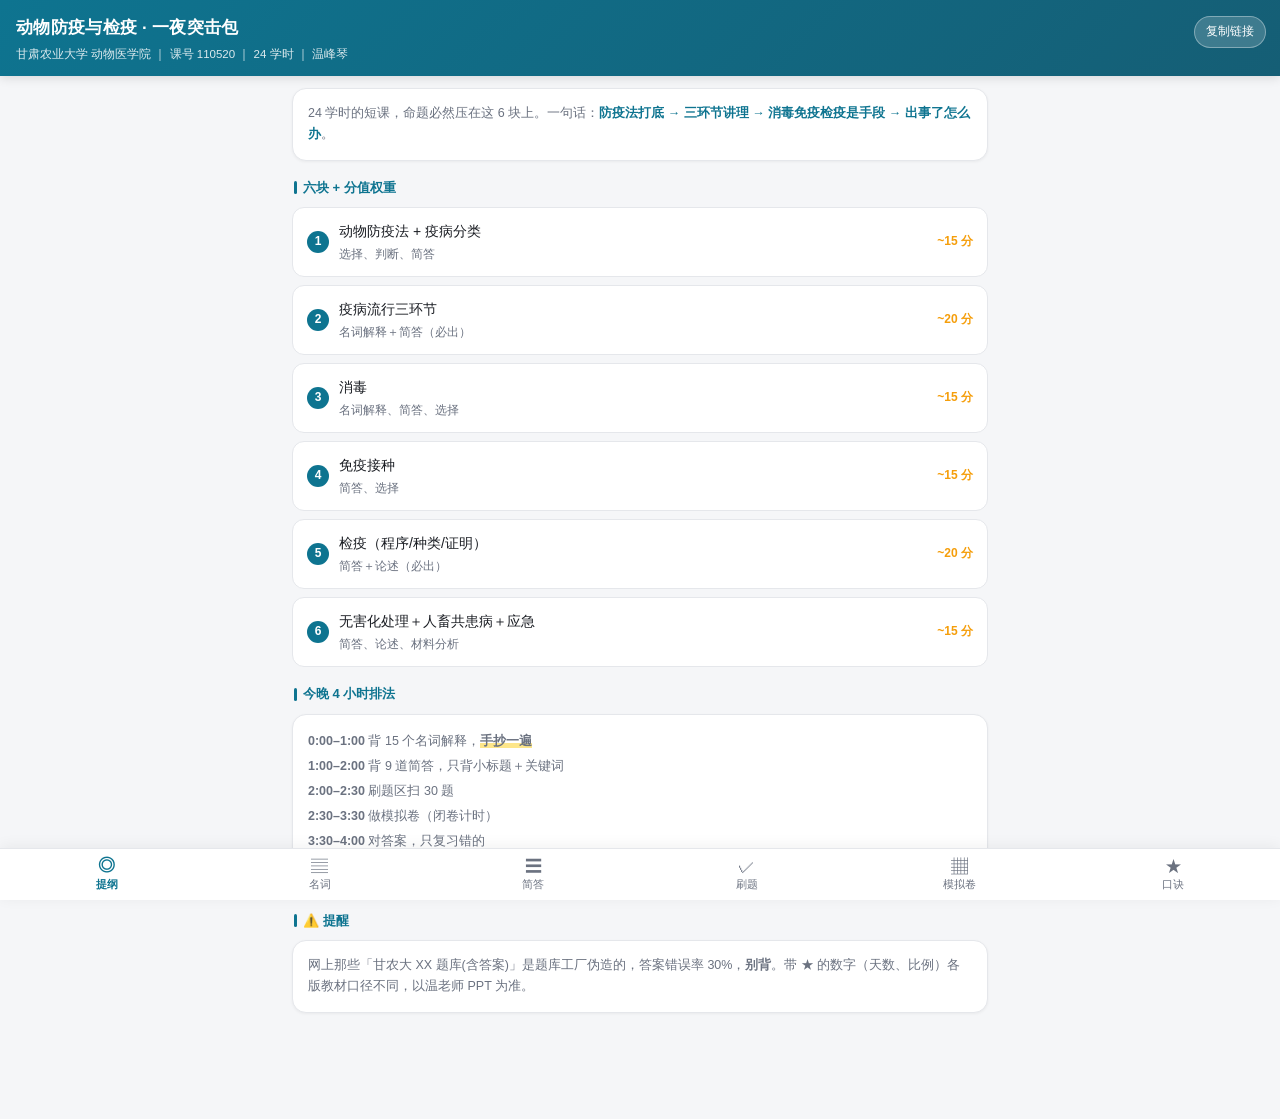
==== index.html @ 4b2160f7 "动物防疫与检疫 一夜突击包 单页版" ====
<!DOCTYPE html>
<html lang="zh-CN">
<head>
<meta charset="utf-8">
<meta name="viewport" content="width=device-width,initial-scale=1,maximum-scale=1,user-scalable=no,viewport-fit=cover">
<meta name="format-detection" content="telephone=no">
<meta name="theme-color" content="#0e7490">
<meta name="description" content="动物防疫与检疫 一夜突击包：15个必背名词解释、9道简答、30题刷题、完整模拟卷与万能口诀">
<meta property="og:title" content="动物防疫与检疫 · 一夜突击包">
<meta property="og:description" content="15个名词解释 + 9道简答 + 30题刷题 + 模拟卷，手机直接刷">
<meta property="og:type" content="website">
<title>动物防疫与检疫 · 突击包</title>
<style>
*{margin:0;padding:0;box-sizing:border-box;-webkit-tap-highlight-color:transparent}
:root{
  --bg:#f5f6f8; --card:#fff; --txt:#1a1d23; --sub:#6b7280;
  --main:#0e7490; --main-l:#e0f2f7; --acc:#f59e0b; --ok:#16a34a; --no:#dc2626;
  --line:#e5e7eb; --radius:14px;
}
@media (prefers-color-scheme:dark){
  :root{--bg:#0f1115;--card:#181b21;--txt:#e6e8eb;--sub:#9aa3af;--main:#22b8d4;--main-l:#12333b;--line:#2a2f38}
}
html,body{background:var(--bg);color:var(--txt);
  font-family:-apple-system,BlinkMacSystemFont,"PingFang SC","Helvetica Neue","Microsoft YaHei",sans-serif;
  font-size:16px;line-height:1.65;-webkit-font-smoothing:antialiased}
body{padding-bottom:calc(76px + env(safe-area-inset-bottom))}

/* 头部 */
.head{position:sticky;top:0;z-index:20;background:linear-gradient(135deg,#0e7490,#155e75);
  color:#fff;padding:calc(14px + env(safe-area-inset-top)) 16px 12px;box-shadow:0 2px 10px rgba(0,0,0,.12)}
.head h1{font-size:17px;font-weight:700;letter-spacing:.3px}
.head p{font-size:11.5px;opacity:.85;margin-top:3px}
.share{position:absolute;right:14px;top:calc(16px + env(safe-area-inset-top));
  background:rgba(255,255,255,.18);border:1px solid rgba(255,255,255,.35);color:#fff;
  font-size:12px;padding:5px 11px;border-radius:20px;backdrop-filter:blur(6px)}

/* 底部导航 */
.nav{position:fixed;left:0;right:0;bottom:0;z-index:30;display:flex;background:var(--card);
  border-top:1px solid var(--line);padding-bottom:env(safe-area-inset-bottom);
  box-shadow:0 -2px 14px rgba(0,0,0,.06)}
.nav button{flex:1;background:none;border:0;color:var(--sub);font-size:11px;padding:9px 0 8px;
  font-family:inherit;display:flex;flex-direction:column;align-items:center;gap:2px;transition:.15s}
.nav button i{font-size:17px;font-style:normal;line-height:1}
.nav button.on{color:var(--main);font-weight:700}
.nav button.on i{transform:translateY(-1px)}

/* 通用 */
main{padding:12px 12px 20px;max-width:720px;margin:0 auto}
.card{background:var(--card);border-radius:var(--radius);padding:14px 15px;margin-bottom:10px;
  box-shadow:0 1px 3px rgba(0,0,0,.05);border:1px solid var(--line)}
.sec-t{font-size:13px;font-weight:700;color:var(--main);margin:16px 2px 9px;display:flex;
  align-items:center;gap:6px}
.sec-t::before{content:"";width:3px;height:13px;background:var(--main);border-radius:2px}
.tip{font-size:12.5px;color:var(--sub);line-height:1.7}
.tag{display:inline-block;font-size:11px;padding:2px 8px;border-radius:20px;
  background:var(--main-l);color:var(--main);margin-right:5px;vertical-align:2px}
.kw{color:var(--main);font-weight:700}
.hl{background:linear-gradient(transparent 62%,#fde68a 62%);font-weight:700}

/* 提纲 */
.grid{display:grid;grid-template-columns:1fr;gap:8px}
.row{display:flex;align-items:center;gap:10px;background:var(--card);border-radius:12px;
  padding:12px 14px;border:1px solid var(--line)}
.row .n{width:22px;height:22px;flex:0 0 22px;border-radius:50%;background:var(--main);color:#fff;
  font-size:12px;display:flex;align-items:center;justify-content:center;font-weight:700}
.row .b{flex:1;font-size:14px}
.row .p{font-size:12px;color:var(--acc);font-weight:700}

/* 名词卡 */
.q-card{background:var(--card);border-radius:12px;border:1px solid var(--line);
  margin-bottom:8px;overflow:hidden;box-shadow:0 1px 3px rgba(0,0,0,.05)}
.q-head{display:flex;align-items:center;gap:9px;padding:12px 14px;font-size:15px;font-weight:600}
.q-head .idx{font-size:12px;color:var(--sub);font-weight:400;min-width:20px}
.q-head .arrow{margin-left:auto;font-size:11px;color:var(--sub);transition:.2s}
.q-card.open .arrow{transform:rotate(90deg)}
.q-body{display:none;padding:0 14px 13px 43px;font-size:14px;color:var(--txt);line-height:1.78}
.q-card.open .q-body{display:block}
.q-body .ans{color:var(--sub);font-size:13.5px}
.master{font-size:11px;padding:3px 8px;border-radius:20px;border:1px solid var(--line);
  color:var(--sub);background:none;font-family:inherit;margin-left:6px;white-space:nowrap}
.master.on{background:#dcfce7;color:#15803d;border-color:#bbf7d0}

/* 简答 */
.qa{background:var(--card);border-radius:12px;border:1px solid var(--line);margin-bottom:9px;
  overflow:hidden;box-shadow:0 1px 3px rgba(0,0,0,.05)}
.qa-h{padding:13px 14px;font-size:14.5px;font-weight:600;display:flex;gap:9px;align-items:flex-start}
.qa-h .no{color:var(--main);font-weight:800;font-size:13px;min-width:18px;padding-top:1px}
.qa-b{display:none;padding:0 14px 14px 41px;font-size:14px;line-height:1.85}
.qa.open .qa-b{display:block}
.qa-b li{list-style:none;position:relative;padding-left:15px;margin-bottom:3px;color:var(--txt)}
.qa-b li::before{content:"·";position:absolute;left:2px;color:var(--main);font-weight:800}
.qa-b .note{margin-top:8px;font-size:12.5px;color:var(--sub);background:var(--main-l);
  border-radius:8px;padding:8px 10px;line-height:1.65}
.reveal{display:block;width:100%;text-align:center;font-size:13px;color:var(--main);
  background:var(--main-l);border:0;padding:9px;font-family:inherit;border-radius:0 0 12px 12px}

/* 刷题 */
.quiz-top{display:flex;align-items:center;gap:10px;margin-bottom:10px;font-size:12.5px;color:var(--sub)}
.bar{flex:1;height:6px;background:var(--line);border-radius:6px;overflow:hidden}
.bar>i{display:block;height:100%;background:var(--main);width:0;transition:.3s;border-radius:6px}
.qz{background:var(--card);border-radius:var(--radius);padding:16px;border:1px solid var(--line)}
.qz .q{font-size:15.5px;font-weight:600;line-height:1.7;margin-bottom:14px}
.opt{display:block;width:100%;text-align:left;font-family:inherit;font-size:14.5px;
  background:var(--bg);border:1.5px solid var(--line);border-radius:11px;
  padding:12px 14px;margin-bottom:9px;color:var(--txt);transition:.15s;line-height:1.5}
.opt:active{transform:scale(.985)}
.opt.right{background:#dcfce7;border-color:var(--ok);color:#14532d}
.opt.wrong{background:#fee2e2;border-color:var(--no);color:#7f1d1d}
.opt .k{font-weight:700;margin-right:7px;color:var(--main)}
.opt.right .k{color:var(--ok)} .opt.wrong .k{color:var(--no)}
.fb{margin-top:4px;font-size:13.5px;line-height:1.7;color:var(--sub);
  background:var(--main-l);border-radius:10px;padding:10px 12px}
.fb b{color:var(--main)}
.next{width:100%;margin-top:12px;padding:13px;border:0;border-radius:11px;
  background:var(--main);color:#fff;font-size:15px;font-weight:700;font-family:inherit}
.next:disabled{background:var(--line);color:var(--sub)}
.finish{text-align:center;padding:26px 16px}
.finish .sc{font-size:44px;font-weight:800;color:var(--main);line-height:1.1}
.finish .sc small{font-size:15px;color:var(--sub);font-weight:400}
.finish p{font-size:13.5px;color:var(--sub);margin-top:8px}
.again{margin-top:18px;padding:12px 26px;border:0;border-radius:24px;background:var(--main);
  color:#fff;font-size:14.5px;font-weight:700;font-family:inherit}

/* 模拟卷 */
.paper h4{font-size:14px;color:var(--main);margin:16px 0 8px}
.paper .sub{font-size:12.5px;color:var(--sub);margin-bottom:8px}
.paper ol{padding-left:20px;font-size:14px;line-height:1.9}
.paper .ansbox{display:none;margin-top:10px;background:var(--main-l);border-radius:10px;
  padding:12px 14px;font-size:13.5px;line-height:1.9;color:var(--txt)}
.paper .ansbox.show{display:block}

/* 口诀 */
.big{background:linear-gradient(135deg,#0e7490,#155e75);color:#fff;border-radius:var(--radius);
  padding:16px;margin-bottom:10px}
.big h3{font-size:14px;opacity:.9;margin-bottom:8px;font-weight:600}
.big .line{font-size:16px;font-weight:700;line-height:1.85;letter-spacing:.3px}
.big .line em{font-style:normal;color:#fde68a}
.chip{display:inline-block;background:rgba(255,255,255,.16);border-radius:8px;
  padding:3px 9px;font-size:13px;margin:4px 5px 0 0}
</style>
</head>
<body>

<div class="head">
  <h1>动物防疫与检疫 · 一夜突击包</h1>
  <p>甘肃农业大学 动物医学院 ｜ 课号 110520 ｜ 24 学时 ｜ 温峰琴</p>
  <div class="share" id="shareBtn">复制链接</div>
</div>

<main id="main"></main>

<nav class="nav" id="nav">
  <button data-t="outline" class="on"><i>◎</i>提纲</button>
  <button data-t="nouns"><i>▤</i>名词</button>
  <button data-t="short"><i>☰</i>简答</button>
  <button data-t="quiz"><i>✓</i>刷题</button>
  <button data-t="paper"><i>▦</i>模拟卷</button>
  <button data-t="sos"><i>★</i>口诀</button>
</nav>

<script>
/* ========== 数据 ========== */
var NOUNS = [
 ["动物防疫","指对动物疫病的预防、控制、扑灭，以及对动物、动物产品的检疫和动物防疫监督管理等活动。（《动物防疫法》定义，逐字背）"],
 ["动物疫病","指动物传染病、寄生虫病等对养殖业生产和人体健康造成危害或者可能造成危害的疾病。"],
 ["传染源","指体内有病原体生长、繁殖，并能排出病原体的动物（和人）。"],
 ["传播途径","指病原体从传染源排出后，经过一定的方式侵入新的易感动物所经过的路径。主要有空气、饮水饲料、接触、媒介昆虫、垂直传播等。"],
 ["易感动物","指对某种病原体缺乏免疫力、容易被感染发病的动物。"],
 ["消毒","指用物理、化学或生物学的方法，杀灭或清除传播媒介上的病原微生物，使其达到无害化。★「杀灭」和「清除」两个词都要有，只写杀灭扣分。"],
 ["预防性消毒","在未发生疫病时，对可能受病原体污染的场所、物品进行的日常消毒，目的是防患于未然。"],
 ["随时消毒","发生疫病期间，对患病动物的排泄物、分泌物及被污染的环境物品进行的即时消毒。"],
 ["终末消毒","疫病扑灭后、疫点解除封锁前，对疫点内所有可能被污染的物品、场所进行的最后一次彻底消毒。"],
 ["免疫接种","将疫苗等生物制品接种到动物体内，使机体产生对某种传染病的特异性抵抗力。"],
 ["动物检疫","指依照法律法规，对动物、动物产品进行检查、定性和处理，防止动物疫病传播、保障动物产品安全的技术行政措施。★是「技术行政措施」，含「处理」，不只是检查。"],
 ["产地检疫","动物离开生产地（饲养场、户）之前，由当地动物卫生监督机构实施的检疫。"],
 ["无害化处理","对病死动物、病害动物产品及污染物，采用物理、化学等方法处理，使其不再具有危害性（传播疫病、污染环境）的过程。"],
 ["人畜共患病","指在动物和人之间自然传播的疾病（如布病、结核、炭疽、狂犬病、高致病性禽流感）。"],
 ["封锁","发生一类动物疫病或重大动物疫病时，由县级以上人民政府依法划定疫点、疫区、受威胁区，并采取限制人员、动物、物品出入等强制性措施。"]
];

var SHORTS = [
 ["动物防疫的方针和原则（最可能第一题）",
  ["<b>方针：预防为主，防检结合，全面控制，重点扑灭</b>（16 字，一字不能错）",
   "原则：预防为主、依法防疫、科学防疫、群防群控。"],
  "方针只考那 16 个字，写错一个字整题分没了。"],
 ["动物疫病发生流行的三个基本环节，及对应防控措施",
  ["三环节：<b>传染源、传播途径、易感动物</b>（缺一不可，三者同时存在才流行）",
   "控制/消灭传染源 → 隔离、扑杀、无害化处理、疫情报告",
   "切断传播途径 → 消毒、封锁、杀虫灭鼠、无害化处理",
   "保护易感动物 → 免疫接种、药物预防、改善饲养管理、提高抵抗力"],
  "这是全课最核心的一题，简答论述材料题都能套。"],
 ["消毒的种类及适用场景",
  ["<b>预防性消毒</b> → 平时、未发病时做",
   "<b>随时消毒</b> → 发病期间随时做",
   "<b>终末消毒</b> → 疫病扑灭后、解除封锁前做"],
  "顺序别写反：平时 → 发病中 → 结束后。"],
 ["免疫接种的注意事项（8 条）",
  ["严格按疫苗说明书操作（剂量、途径、日龄）",
   "接种前健康检查，病弱、临产、幼龄动物缓种",
   "疫苗冷链保存运输，现配现用，不用过期苗",
   "严格消毒器械，一畜一针",
   "接种部位准确、剂量足",
   "接种后观察 7 天，有异常及时处理并上报",
   "做好免疫记录、建立免疫档案",
   "免疫前后避免使用影响免疫效果的药物"],
  "答 5 点就满分，多写不扣分。"],
 ["动物检疫的程序",
  ["<b>报检 → 受理 → 检疫（查验、临床检查、实验室检验）→ 处理 → 出证</b>",
   "不合格的：隔离观察、实验室确诊、销毁/无害化处理"],
  "5 个动词按顺序写，一步一行，最稳。"],
 ["产地检疫的内容",
  ["查验免疫档案、免疫标识（耳标）",
   "临床健康检查",
   "必要时实验室检验（布病、结核等）",
   "合格出具《动物检疫合格证明》，不合格按规定处理"],
  "记住「查档案 → 查身体 → 查化验 → 出证明」。"],
 ["无害化处理的方法",
  ["<b>深埋</b>：远离水源、居民区，坑深≥2m，覆土夯实，撒生石灰",
   "<b>焚烧</b>：烈性传染病、炭疽等芽孢类首选",
   "<b>化制</b>：高温高压处理成工业用油/肉骨粉",
   "<b>发酵（堆肥）</b>：非烈性病、普通病死畜禽",
   "严禁：出售、食用、随意丢弃、抛入水体"],
  "炭疽必须焚烧，深埋都不保险。"],
 ["人畜共患病的防控措施（论述也能用）",
  ["加强动物疫病防控，从源头控制（免疫、检疫、扑杀）",
   "做好个人防护，接触动物及产品时戴手套口罩、勤洗手",
   "加强监测报告，早发现早处置",
   "开展宣传教育 + 部门协作（农业农村、卫健、市场监管）"],
  "「源头 + 个人 + 监测 + 宣教」四条，万能。"],
 ["发现疑似重大动物疫情怎么处理（材料分析必用）",
  ["<b>立即隔离</b>，限制动物及人员移动",
   "<b>立即报告</b>（向当地农业农村主管部门/动物疫控机构，不得瞒报谎报）",
   "采样送检、封锁现场、消毒",
   "确诊后：划定疫点疫区受威胁区 → 报请政府发布<b>封锁令</b>",
   "扑杀、无害化处理、紧急免疫、持续监测",
   "最后一头动物处理完毕、经观察期无新病例、彻底消毒后，<b>解除封锁</b>"],
  "按时间顺序写，一步一行，材料题直接套。"],
  ["答题技巧 · 名词解释怎么写最稳",
  ["第 1 句给定义，第 2 句补一句说明或举例",
   "宁可多写不要留空",
   "涉及法律定义的（动物防疫、封锁）尽量用原文表述",
   "简答一律分点写 ①②③，老师按点给分，写成一整段必扣分"],
  "这题不考，但今晚看完能多拿 5 分。"]
];

/* 刷题：20 单选 + 10 判断 */
var QUIZ = [
 {q:"我国动物防疫工作的方针是（　）",o:["预防为主，防检结合，全面控制，重点扑灭","治疗为主，防检结合，全面控制，重点扑灭","预防为主，治疗为辅，部分控制，重点扑灭","预防为主，防检结合，部分控制，全面扑灭"],a:0,t:"16 字方针，背死。"},
 {q:"下列属于一类动物疫病的是（　）",o:["布鲁氏菌病","非洲猪瘟","猪丹毒","鸡白痢"],a:1,t:"一类＝致死性强、需强制扑杀的：口蹄疫、非洲猪瘟、猪瘟、高致病性禽流感、新城疫、小反刍兽疫等。布病属二类。"},
 {q:"动物疫病发生和流行必须具备的三个基本环节是（　）",o:["病原体、传播媒介、环境","传染源、传播途径、易感动物","动物、人、环境","传染源、传播媒介、病原体"],a:1,t:"三环节缺一不可。"},
 {q:"下列消毒种类中，属于疫病扑灭后实施的是（　）",o:["预防性消毒","随时消毒","终末消毒","日常消毒"],a:2,t:"终末＝最后一次彻底消毒，解除封锁前。"},
 {q:"下列消毒药中对细菌芽孢无效的是（　）",o:["戊二醛","甲醛","环氧乙烷","新洁尔灭"],a:3,t:"新洁尔灭是季铵盐类，杀不了芽孢。对芽孢有效：戊二醛、甲醛、环氧乙烷、氢氧化钠。"},
 {q:"发生炭疽死亡的动物尸体，正确处理方法是（　）",o:["深埋","焚烧","化制","高温煮熟后利用"],a:1,t:"炭疽芽孢在土里能活几十年，必须焚烧。严禁解剖。"},
 {q:"下列属于人畜共患病的是（　）",o:["猪瘟","布鲁氏菌病","猪喘气病","鸡球虫病"],a:1,t:"人畜共患病：布病、结核、炭疽、狂犬病、高致病性禽流感、日本血吸虫。"},
 {q:"动物检疫的一般程序是（　）",o:["受理→报检→检疫→出证","报检→受理→检疫→处理→出证","检疫→报检→处理→出证","报检→检疫→出证→处理"],a:1,t:"报检→受理→检疫→处理→出证，5 步。"},
 {q:"下列疫苗中属于活疫苗的是（　）",o:["口蹄疫灭活苗","猪瘟兔化弱毒苗","禽流感油乳剂灭活苗","猪蓝耳病灭活苗"],a:1,t:"「弱毒」「兔化」＝活疫苗。口蹄疫合成肽属基因工程疫苗。"},
 {q:"检疫不合格的动物产品应当（　）",o:["降价出售","销毁或无害化处理","加工成熟食","退回产地"],a:1,t:"不合格一律不得上市。"},
 {q:"封锁令由（　）决定并发布",o:["县级动物疫控中心","县级以上人民政府","乡镇政府","村委会"],a:1,t:"县级以上人民政府发布封锁令。"},
 {q:"病害动物及其产品处理「四不准」不包括（　）",o:["不准宰杀","不准食用","不准转运","不准上报"],a:3,t:"四不准＝不准宰杀、不准食用、不准出售、不准转运。上报是必须的。"},
 {q:"下列属于预防性消毒的是（　）",o:["发病期间对排泄物消毒","疫点解除封锁前的消毒","平时对圈舍的定期消毒","对病死畜尸体的消毒"],a:2,t:"平时没病时做的，就是预防性消毒。"},
 {q:"疫苗保存运输的关键要求是（　）",o:["常温避光","低温冷链","高温灭菌","无需特殊条件"],a:1,t:"冷链断链＝免疫失败，这是常识题。"},
 {q:"动物疫病防控中「保护易感动物」的措施是（　）",o:["隔离病畜","消毒","免疫接种","扑杀"],a:2,t:"隔离/扑杀＝控传染源，消毒＝断传播途径，免疫＝护易感动物。"},
 {q:"下列哪种疫病用结核菌素变态反应检疫（　）",o:["布病","牛结核病","口蹄疫","炭疽"],a:1,t:"牛结核＝结核菌素变态反应；布病＝试管凝集试验。"},
 {q:"深埋病死动物的坑深一般要求不小于（　）",o:["0.5 m","1 m","2 m","5 m"],a:2,t:"≥2m，覆土夯实，撒生石灰，远离水源居民区。"},
 {q:"动物防疫工作的第一责任人是（　）",o:["兽医主管部门","动物卫生监督机构","饲养者、经营者","村委会"],a:2,t:"饲养者、经营者是防疫第一责任人。"},
 {q:"下列属于二类动物疫病的是（　）",o:["口蹄疫","猪瘟","布鲁氏菌病","新城疫"],a:2,t:"一类：口蹄疫、猪瘟、新城疫；二类：布病、结核、炭疽、狂犬病、猪蓝耳病。"},
 {q:"疫情报告的「四不得」是（　）",o:["不得瞒报、谎报、迟报、漏报","不得上报、瞒报、迟报、漏报","不得瞒报、谎报、拒报、错报","不得瞒报、谎报、迟报、越报"],a:0,t:"瞒报、谎报、迟报、漏报，四不得。"},
 {q:"判断：动物疫病流行只要有传染源和传播途径就会发生。",o:["正确","错误"],a:1,t:"三环节缺一不可，还必须有易感动物。"},
 {q:"判断：消毒可以杀灭所有病原微生物包括芽孢。",o:["正确","错误"],a:1,t:"芽孢抵抗力极强，普通消毒药杀不死。"},
 {q:"判断：炭疽病死动物严禁解剖，应焚烧或深埋。",o:["正确","错误"],a:0,t:"解剖会让芽孢形成孢子扩散，严禁。"},
 {q:"判断：检疫合格证明可以转借他人使用。",o:["正确","错误"],a:1,t:"不得转让、伪造、变造。"},
 {q:"判断：一类动物疫病发生后应当采取扑杀措施。",o:["正确","错误"],a:0,t:"一类必须扑杀＋封锁。"},
 {q:"判断：疫苗接种后动物一定产生免疫力。",o:["正确","错误"],a:1,t:"受疫苗质量、冷链、动物健康状况、免疫抑制等影响，可能免疫失败。"},
 {q:"判断：病害动物产品经高温处理后可以上市销售。",o:["正确","错误"],a:1,t:"一律不得上市，只能销毁或无害化处理。"},
 {q:"判断：发生疫情应先自行治疗，治不好再上报。",o:["正确","错误"],a:1,t:"必须立即报告，瞒报迟报是违法的。"},
 {q:"判断：生石灰可用于圈舍地面、墙壁和粪污消毒。",o:["正确","错误"],a:0,t:"氧化钙遇水生成氢氧化钙，碱性起消毒作用。"},
 {q:"判断：人畜共患病只由动物传给人，人不会传给动物。",o:["正确","错误"],a:1,t:"多数人畜共患病可双向传播，如结核。"}
];

/* ========== 状态 ========== */
var TAB='outline';
var openNouns={}, openShort={};
var mastered=JSON.parse(localStorage.getItem('dfjy_m')||'[]');
var qi=0, qscore=0, qanswered=false;

function saveM(){localStorage.setItem('dfjy_m',JSON.stringify(mastered));}

/* ========== 渲染 ========== */
function el(h){var d=document.createElement('div');d.innerHTML=h;return d.firstElementChild;}

function render(){
  var m=document.getElementById('main');
  m.innerHTML='';
  if(TAB==='outline') m.innerHTML=vOutline();
  else if(TAB==='nouns') m.innerHTML=vNouns();
  else if(TAB==='short') m.innerHTML=vShort();
  else if(TAB==='quiz') {renderQuiz();return;}
  else if(TAB==='paper') m.innerHTML=vPaper();
  else if(TAB==='sos') m.innerHTML=vSos();
  window.scrollTo(0,0);
}

function vOutline(){
  var blocks=[
   ["动物防疫法 + 疫病分类","~15 分","选择、判断、简答"],
   ["疫病流行三环节","~20 分","名词解释＋简答（必出）"],
   ["消毒","~15 分","名词解释、简答、选择"],
   ["免疫接种","~15 分","简答、选择"],
   ["检疫（程序/种类/证明）","~20 分","简答＋论述（必出）"],
   ["无害化处理＋人畜共患病＋应急","~15 分","简答、论述、材料分析"]
  ];
  var h='<div class="card"><div class="tip">24 学时的短课，命题必然压在这 6 块上。一句话：<span class="kw">防疫法打底 → 三环节讲理 → 消毒免疫检疫是手段 → 出事了怎么办</span>。</div></div>';
  h+='<div class="sec-t">六块 + 分值权重</div><div class="grid">';
  blocks.forEach(function(b,i){
    h+='<div class="row"><div class="n">'+(i+1)+'</div><div class="b">'+b[0]+
       '<div style="font-size:11.5px;color:var(--sub);margin-top:2px">'+b[2]+'</div></div>'+
       '<div class="p">'+b[1]+'</div></div>';
  });
  h+='</div>';
  h+='<div class="sec-t">今晚 4 小时排法</div><div class="card"><div class="tip" style="line-height:2">'+
     '<b>0:00–1:00</b> 背 15 个名词解释，<span class="hl">手抄一遍</span><br>'+
     '<b>1:00–2:00</b> 背 9 道简答，只背小标题＋关键词<br>'+
     '<b>2:00–2:30</b> 刷题区扫 30 题<br>'+
     '<b>2:30–3:30</b> 做模拟卷（闭卷计时）<br>'+
     '<b>3:30–4:00</b> 对答案，只复习错的<br>'+
     '<b>睡前 10 分钟</b> 只看口诀页的四大保底</div></div>';
  h+='<div class="sec-t">⚠️ 提醒</div><div class="card"><div class="tip">'+
     '网上那些「甘农大 XX 题库(含答案)」是题库工厂伪造的，答案错误率 30%，<b>别背</b>。'+
     '带 ★ 的数字（天数、比例）各版教材口径不同，以温老师 PPT 为准。</div></div>';
  return h;
}

function vNouns(){
  var h='<div class="card"><div class="tip">共 '+NOUNS.length+' 个，点标题展开／收起。背下来点「掌握了」记进度。</div>'+
        '<div class="tip" style="margin-top:6px">已掌握 <b id="mc">'+mastered.length+'</b> / '+NOUNS.length+'</div></div>';
  NOUNS.forEach(function(n,i){
    var on=mastered.indexOf(i)>=0;
    h+='<div class="q-card'+(openNouns[i]?' open':'')+'" data-i="'+i+'">'+
       '<div class="q-head" onclick="toggleNoun('+i+')">'+
       '<span class="idx">'+(i+1)+'</span><span>'+n[0]+'</span><span class="arrow">▶</span></div>'+
       '<div class="q-body"><div class="ans">'+n[1]+'</div>'+
       '<div style="margin-top:10px"><button class="master'+(on?' on':'')+'" onclick="event.stopPropagation();markM('+i+',this)">'+(on?'✓ 已掌握':'标记掌握了')+'</button></div>'+
       '</div></div>';
  });
  return h;
}

function vShort(){
  var h='<div class="card"><div class="tip">先自己回忆，想不出来再看答案，比直接读强 3 倍。只背<b>小标题＋关键词</b>，不用背整句。</div></div>';
  SHORTS.forEach(function(s,i){
    var hh='<div class="qa'+(openShort[i]?' open':'')+'">'+
      '<div class="qa-h" onclick="toggleShort('+i+')"><span class="no">'+(i+1)+'</span><span>'+s[0]+'</span></div>'+
      '<div class="qa-b"><ul>';
    s[1].forEach(function(l){hh+='<li>'+l+'</li>';});
    hh+='</ul><div class="note">💡 '+s[2]+'</div></div></div>';
    h+=hh;
  });
  return h;
}

function vPaper(){
  var h='<div class="card"><div class="tip">闭卷先做，做完再点「显示答案」。满分 100，考试 120 分钟。</div></div>';
  h+='<div class="paper">';
  h+='<div class="card"><b style="font-size:15px">甘肃农业大学《动物防疫与检疫》期末考试模拟卷</b>'+
     '<div class="sub">考试时间 120 分钟 ｜ 满分 100 分</div></div>';

  h+='<div class="card"><h4>一、名词解释（每题 4 分，共 20 分）</h4><ol>'+
     '<li>动物防疫</li><li>传染源</li><li>终末消毒</li><li>产地检疫</li><li>无害化处理</li></ol>'+
     '<div class="tip" style="margin-top:8px">答案在「名词」页，照抄即可。</div></div>';

  h+='<div class="card"><h4>二、单项选择题（每题 1 分，共 20 分）</h4><ol>';
  for(var i=0;i<20;i++){h+='<li>'+QUIZ[i].q+'<div class="sub" style="padding-left:0;margin:2px 0 4px">A. '+QUIZ[i].o[0]+'　B. '+QUIZ[i].o[1]+'　C. '+QUIZ[i].o[2]+'　D. '+QUIZ[i].o[3]+'</div></li>';}
  h+='</ol><div class="tip" style="margin-top:8px">1A 2B 3B 4C 5D　6B 7B 8B 9B 10B　11B 12D 13C 14B 15C　16B 17C 18C 19C 20A</div></div>';

  h+='<div class="card"><h4>三、判断题（每题 1 分，共 10 分）</h4><ol>';
  for(var j=20;j<30;j++){h+='<li>'+QUIZ[j].q.replace('判断：','')+'（　）</li>';}
  h+='</ol><div class="tip" style="margin-top:8px">1× 2× 3√ 4× 5√ 6× 7× 8× 9√ 10×</div></div>';

  h+='<div class="card"><h4>四、简答题（每题 5 分，共 20 分）</h4><ol>'+
     '<li>简述动物疫病发生流行的三个基本环节，并说明针对每个环节应采取的主要措施。</li>'+
     '<li>简述消毒的种类及其适用场合。</li>'+
     '<li>简述动物检疫的基本程序。</li>'+
     '<li>简述免疫接种的注意事项（至少答 5 点）。</li></ol>'+
     '<div class="tip" style="margin-top:8px">答案在「简答」页第 2、3、5、4 题。</div></div>';

  h+='<div class="card"><h4>五、论述题（每题 15 分，共 30 分）</h4><ol>'+
     '<li>试述动物防疫工作对畜牧业发展和公共卫生安全的重要意义。</li>'+
     '<li>某规模化猪场发生疑似口蹄疫疫情，请说明你应当采取的处置措施及完整流程。</li>'+
     '<li>试述如何做好规模化养殖场的综合防疫工作。</li></ol>'+
     '<div class="tip" style="margin-top:8px">见本页下方「论述答题模板」。</div></div>';

  h+='<div class="card"><h4>论述答题模板</h4>'+
     '<div class="tip" style="line-height:1.9"><b>三段式：</b>亮观点（1 段）→ 分点展开（3–4 点，每点 2 句）→ 总结升华（1 句）。<br><br>'+
     '<b>「意义」四条：</b>①保障畜牧业发展（减少死亡损失）②保障产品质量安全（防病害产品入市）③维护公共卫生安全（控人畜共患病）④促进贸易与市场秩序（符合标准增强竞争力）<br><br>'+
     '<b>「应急处置」六步：</b>隔离 → 报告 → 采样消毒 → 封锁 → 扑杀无害化 → 解除封锁<br><br>'+
     '<b>「综合防疫」七条：</b>选址布局、制度管理、免疫接种、消毒制度、疫病监测、无害化处理、饲养管理</div></div>';

  h+='</div>';
  return h;
}

function vSos(){
  return ''+
  '<div class="big"><h3>① 保底四条 · 睡前 10 分钟只看这个</h3>'+
  '<div class="line">方针：<em>预防为主，防检结合，全面控制，重点扑灭</em></div>'+
  '<div class="line" style="margin-top:8px">三环节：<em>传染源 · 传播途径 · 易感动物</em></div>'+
  '<div class="line" style="margin-top:8px">检疫程序：<em>报检→受理→检疫→处理→出证</em></div>'+
  '<div class="line" style="margin-top:8px">应急六步：<em>隔离→报告→采样消毒→封锁→扑杀无害化→解除封锁</em></div>'+
  '</div>'+

  '<div class="big" style="background:linear-gradient(135deg,#b45309,#92400e)"><h3>② 「怎么防」万能套路</h3>'+
  '<div class="line" style="font-size:15px">控传染源（隔离扑杀报告）<br>＋ 断传播途径（消毒封锁灭鼠）<br>＋ 护易感动物（免疫管理）</div>'+
  '<div class="tip" style="color:#fef3c7;margin-top:10px;font-size:12.5px">任何问「如何防控／预防某病」的题，套这个都能得分。</div>'+
  '</div>'+

  '<div class="big" style="background:linear-gradient(135deg,#7c2d12,#431407)"><h3>③ 「怎么办」万能套路</h3>'+
  '<div class="line" style="font-size:15px">隔离 → 报告 → 采样消毒 → 封锁 → 扑杀无害化 → 解除封锁</div>'+
  '<div class="tip" style="color:#fed7aa;margin-top:10px;font-size:12.5px">按时间顺序写，一步一行。材料分析题直接套。</div>'+
  '</div>'+

  '<div class="big" style="background:linear-gradient(135deg,#1e40af,#1e3a8a)"><h3>④ 「有什么意义」万能套路</h3>'+
  '<div class="line" style="font-size:15px">畜牧业 ＋ 产品质量 ＋ 公共卫生 ＋ 贸易市场</div>'+
  '<div class="tip" style="color:#dbeafe;margin-top:10px;font-size:12.5px">四条各写两句，论述题就是送分。</div>'+
  '</div>'+

  '<div class="sec-t">易混点速查</div><div class="card"><div class="tip" style="line-height:1.95">'+
  '<b>消毒分类</b>：预防性（平时）／随时（发病中）／终末（结束后）<br>'+
  '<b>对芽孢有效</b>：戊二醛、甲醛、环氧乙烷、氢氧化钠<br>'+
  '<b>对芽孢无效</b>：新洁尔灭、酒精、碘伏<br>'+
  '<b>炭疽</b>：严禁解剖，必须焚烧<br>'+
  '<b>四不准</b>：不准宰杀、不准食用、不准出售、不准转运（<span style="color:var(--no)">没有「不准上报」</span>）<br>'+
  '<b>封锁令</b>：县级以上人民政府发布<br>'+
  '<b>第一责任人</b>：饲养者、经营者<br>'+
  '<b>四不得</b>：瞒报、谎报、迟报、漏报</div></div>'+

  '<div class="sec-t">答题注意事项</div><div class="card"><div class="tip" style="line-height:1.95">'+
  '① 名词解释写 2 句就够，宁可多写不留空<br>'+
  '② 简答一律分点写 ①②③，写整段必扣分<br>'+
  '③ 论述必须分段＋有小标题，写到答题区 2/3<br>'+
  '④ 材料题按时间顺序，一步一行<br>'+
  '⑤ 不会的题往「三环节」上靠，永远有分<br>'+
  '⑥ 分点符号写清楚，字迹能看清就行</div></div>';
}

/* ========== 刷题 ========== */
function renderQuiz(){
  var m=document.getElementById('main');
  if(qi>=QUIZ.length){
    var pct=Math.round(qscore/QUIZ.length*100);
    m.innerHTML='<div class="card finish"><div class="sc">'+qscore+'<small> / '+QUIZ.length+'</small></div>'+
      '<p>正确率 '+pct+'%　'+(pct>=90?'稳了，去睡吧':pct>=75?'还行，把错题回看一遍':'及格线附近，回去重背名词和简答')+'</p>'+
      '<button class="again" onclick="restartQuiz()">再来一遍</button></div>';
    return;
  }
  var q=QUIZ[qi];
  var h='<div class="quiz-top"><span>'+ (qi+1) +' / '+QUIZ.length +'</span><div class="bar"><i style="width:'+(qi/QUIZ.length*100)+'%"></i></div><span>得分 '+qscore+'</span></div>';
  h+='<div class="qz"><div class="q">'+q.q+'</div>';
  q.o.forEach(function(o,k){
    h+='<button class="opt" data-k="'+k+'" onclick="pick('+k+')"><span class="k">'+"ABCD"[k]+'</span>'+o+'</button>';
  });
  h+='<div id="fb"></div><button class="next" id="nx" disabled onclick="nextQ()">'+(qi===QUIZ.length-1?'看结果':'下一题')+'</button></div>';
  m.innerHTML=h;
  qanswered=false;
  document.getElementById('fb').innerHTML='';
}

function pick(k){
  if(qanswered) return;
  qanswered=true;
  var q=QUIZ[qi];
  var opts=document.querySelectorAll('.opt');
  opts.forEach(function(b,i){
    if(i===q.a) b.classList.add('right');
    else if(i===k) b.classList.add('wrong');
  });
  if(k===q.a) qscore++;
  document.getElementById('fb').innerHTML='<div class="fb"><b>'+(k===q.a?'✓ 答对了':'✗ 答错了，正确答案是 '+"ABCD"[q.a])+'</b><br>'+q.t+'</div>';
  document.getElementById('nx').disabled=false;
}

function nextQ(){qi++;renderQuiz();}
function restartQuiz(){qi=0;qscore=0;renderQuiz();}

/* ========== 交互 ========== */
function toggleNoun(i){
  openNouns[i]=!openNouns[i];
  render();
}
function toggleShort(i){
  openShort[i]=!openShort[i];
  render();
}
function markM(i,btn){
  var p=mastered.indexOf(i);
  if(p>=0){mastered.splice(p,1);btn.classList.remove('on');btn.textContent='标记掌握了';}
  else{mastered.push(i);btn.classList.add('on');btn.textContent='✓ 已掌握';}
  saveM();
  var mc=document.getElementById('mc');
  if(mc) mc.textContent=mastered.length;
}

document.getElementById('nav').addEventListener('click',function(e){
  var b=e.target.closest('button'); if(!b) return;
  TAB=b.dataset.t;
  [].forEach.call(this.children,function(x){x.classList.toggle('on',x===b);});
  render();
});

document.getElementById('shareBtn').addEventListener('click',function(){
  var u=location.href;
  if(u.indexOf('file:')===0){alert('这是本地文件，先部署到网上再分享');return;}
  if(navigator.clipboard && navigator.clipboard.writeText){
    navigator.clipboard.writeText(u).then(function(){alert('链接已复制，粘贴到微信发给同学');},function(){prompt('手动复制链接：',u);});
  }else{
    var t=document.createElement('textarea');t.value=u;document.body.appendChild(t);t.select();
    try{document.execCommand('copy');alert('链接已复制');}catch(err){prompt('手动复制链接：',u);}
    document.body.removeChild(t);
  }
});

render();
</script>
</body>
</html>
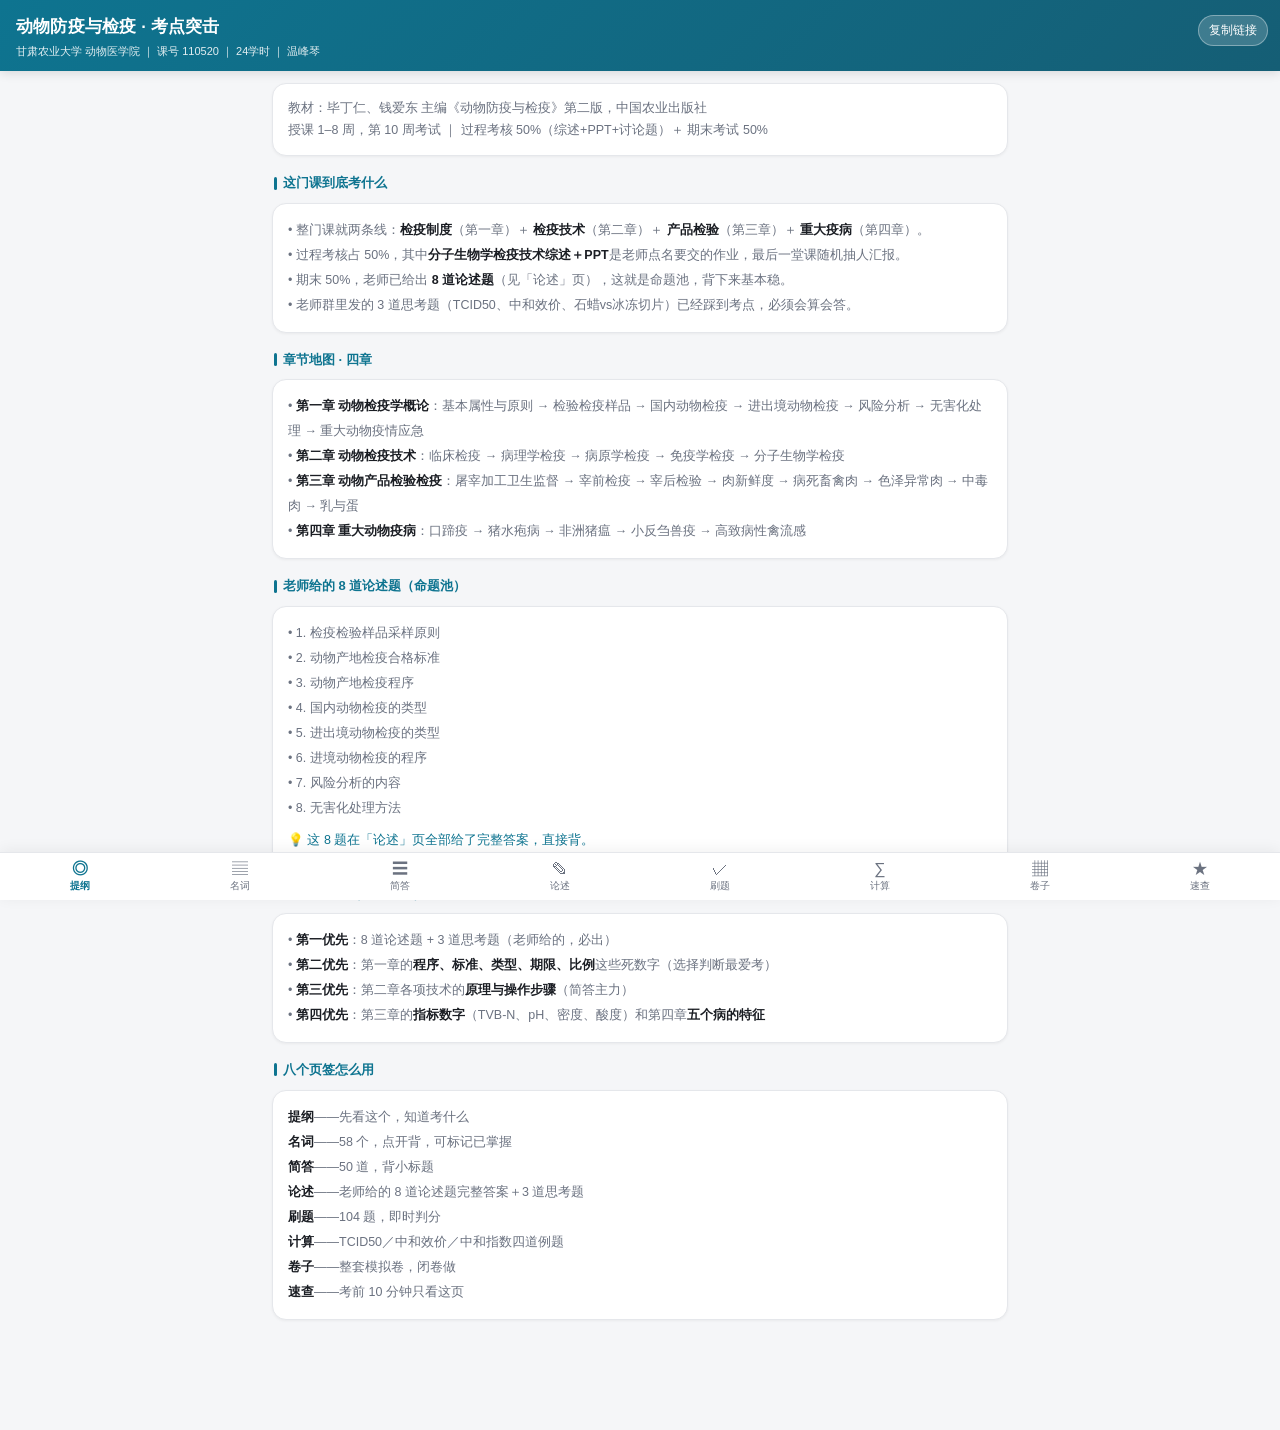
==== commit ccb18618: "按温老师PPT重建题库：58名词+50简答+8论述+104刷题+计算题+模拟卷" ====
--- a/index.html
+++ b/index.html
@@ -5,520 +5,22 @@
 <meta name="viewport" content="width=device-width,initial-scale=1,maximum-scale=1,user-scalable=no,viewport-fit=cover">
 <meta name="format-detection" content="telephone=no">
 <meta name="theme-color" content="#0e7490">
-<meta name="description" content="动物防疫与检疫 一夜突击包：15个必背名词解释、9道简答、30题刷题、完整模拟卷与万能口诀">
-<meta property="og:title" content="动物防疫与检疫 · 一夜突击包">
-<meta property="og:description" content="15个名词解释 + 9道简答 + 30题刷题 + 模拟卷，手机直接刷">
+<meta name="description" content="动物防疫与检疫 考点突击：按温老师PPT重建的名词、简答、8道论述题、104题刷题、计算题、模拟卷">
+<meta property="og:title" content="动物防疫与检疫 · 考点突击">
+<meta property="og:description" content="按 PPT 重建：58个名词 + 50道简答 + 8道论述题完整答案 + 104题刷题 + 计算题">
 <meta property="og:type" content="website">
-<title>动物防疫与检疫 · 突击包</title>
-<style>
-*{margin:0;padding:0;box-sizing:border-box;-webkit-tap-highlight-color:transparent}
-:root{
-  --bg:#f5f6f8; --card:#fff; --txt:#1a1d23; --sub:#6b7280;
-  --main:#0e7490; --main-l:#e0f2f7; --acc:#f59e0b; --ok:#16a34a; --no:#dc2626;
-  --line:#e5e7eb; --radius:14px;
-}
-@media (prefers-color-scheme:dark){
-  :root{--bg:#0f1115;--card:#181b21;--txt:#e6e8eb;--sub:#9aa3af;--main:#22b8d4;--main-l:#12333b;--line:#2a2f38}
-}
-html,body{background:var(--bg);color:var(--txt);
-  font-family:-apple-system,BlinkMacSystemFont,"PingFang SC","Helvetica Neue","Microsoft YaHei",sans-serif;
-  font-size:16px;line-height:1.65;-webkit-font-smoothing:antialiased}
-body{padding-bottom:calc(76px + env(safe-area-inset-bottom))}
-
-/* 头部 */
-.head{position:sticky;top:0;z-index:20;background:linear-gradient(135deg,#0e7490,#155e75);
-  color:#fff;padding:calc(14px + env(safe-area-inset-top)) 16px 12px;box-shadow:0 2px 10px rgba(0,0,0,.12)}
-.head h1{font-size:17px;font-weight:700;letter-spacing:.3px}
-.head p{font-size:11.5px;opacity:.85;margin-top:3px}
-.share{position:absolute;right:14px;top:calc(16px + env(safe-area-inset-top));
-  background:rgba(255,255,255,.18);border:1px solid rgba(255,255,255,.35);color:#fff;
-  font-size:12px;padding:5px 11px;border-radius:20px;backdrop-filter:blur(6px)}
-
-/* 底部导航 */
-.nav{position:fixed;left:0;right:0;bottom:0;z-index:30;display:flex;background:var(--card);
-  border-top:1px solid var(--line);padding-bottom:env(safe-area-inset-bottom);
-  box-shadow:0 -2px 14px rgba(0,0,0,.06)}
-.nav button{flex:1;background:none;border:0;color:var(--sub);font-size:11px;padding:9px 0 8px;
-  font-family:inherit;display:flex;flex-direction:column;align-items:center;gap:2px;transition:.15s}
-.nav button i{font-size:17px;font-style:normal;line-height:1}
-.nav button.on{color:var(--main);font-weight:700}
-.nav button.on i{transform:translateY(-1px)}
-
-/* 通用 */
-main{padding:12px 12px 20px;max-width:720px;margin:0 auto}
-.card{background:var(--card);border-radius:var(--radius);padding:14px 15px;margin-bottom:10px;
-  box-shadow:0 1px 3px rgba(0,0,0,.05);border:1px solid var(--line)}
-.sec-t{font-size:13px;font-weight:700;color:var(--main);margin:16px 2px 9px;display:flex;
-  align-items:center;gap:6px}
-.sec-t::before{content:"";width:3px;height:13px;background:var(--main);border-radius:2px}
-.tip{font-size:12.5px;color:var(--sub);line-height:1.7}
-.tag{display:inline-block;font-size:11px;padding:2px 8px;border-radius:20px;
-  background:var(--main-l);color:var(--main);margin-right:5px;vertical-align:2px}
-.kw{color:var(--main);font-weight:700}
-.hl{background:linear-gradient(transparent 62%,#fde68a 62%);font-weight:700}
-
-/* 提纲 */
-.grid{display:grid;grid-template-columns:1fr;gap:8px}
-.row{display:flex;align-items:center;gap:10px;background:var(--card);border-radius:12px;
-  padding:12px 14px;border:1px solid var(--line)}
-.row .n{width:22px;height:22px;flex:0 0 22px;border-radius:50%;background:var(--main);color:#fff;
-  font-size:12px;display:flex;align-items:center;justify-content:center;font-weight:700}
-.row .b{flex:1;font-size:14px}
-.row .p{font-size:12px;color:var(--acc);font-weight:700}
-
-/* 名词卡 */
-.q-card{background:var(--card);border-radius:12px;border:1px solid var(--line);
-  margin-bottom:8px;overflow:hidden;box-shadow:0 1px 3px rgba(0,0,0,.05)}
-.q-head{display:flex;align-items:center;gap:9px;padding:12px 14px;font-size:15px;font-weight:600}
-.q-head .idx{font-size:12px;color:var(--sub);font-weight:400;min-width:20px}
-.q-head .arrow{margin-left:auto;font-size:11px;color:var(--sub);transition:.2s}
-.q-card.open .arrow{transform:rotate(90deg)}
-.q-body{display:none;padding:0 14px 13px 43px;font-size:14px;color:var(--txt);line-height:1.78}
-.q-card.open .q-body{display:block}
-.q-body .ans{color:var(--sub);font-size:13.5px}
-.master{font-size:11px;padding:3px 8px;border-radius:20px;border:1px solid var(--line);
-  color:var(--sub);background:none;font-family:inherit;margin-left:6px;white-space:nowrap}
-.master.on{background:#dcfce7;color:#15803d;border-color:#bbf7d0}
-
-/* 简答 */
-.qa{background:var(--card);border-radius:12px;border:1px solid var(--line);margin-bottom:9px;
-  overflow:hidden;box-shadow:0 1px 3px rgba(0,0,0,.05)}
-.qa-h{padding:13px 14px;font-size:14.5px;font-weight:600;display:flex;gap:9px;align-items:flex-start}
-.qa-h .no{color:var(--main);font-weight:800;font-size:13px;min-width:18px;padding-top:1px}
-.qa-b{display:none;padding:0 14px 14px 41px;font-size:14px;line-height:1.85}
-.qa.open .qa-b{display:block}
-.qa-b li{list-style:none;position:relative;padding-left:15px;margin-bottom:3px;color:var(--txt)}
-.qa-b li::before{content:"·";position:absolute;left:2px;color:var(--main);font-weight:800}
-.qa-b .note{margin-top:8px;font-size:12.5px;color:var(--sub);background:var(--main-l);
-  border-radius:8px;padding:8px 10px;line-height:1.65}
-.reveal{display:block;width:100%;text-align:center;font-size:13px;color:var(--main);
-  background:var(--main-l);border:0;padding:9px;font-family:inherit;border-radius:0 0 12px 12px}
-
-/* 刷题 */
-.quiz-top{display:flex;align-items:center;gap:10px;margin-bottom:10px;font-size:12.5px;color:var(--sub)}
-.bar{flex:1;height:6px;background:var(--line);border-radius:6px;overflow:hidden}
-.bar>i{display:block;height:100%;background:var(--main);width:0;transition:.3s;border-radius:6px}
-.qz{background:var(--card);border-radius:var(--radius);padding:16px;border:1px solid var(--line)}
-.qz .q{font-size:15.5px;font-weight:600;line-height:1.7;margin-bottom:14px}
-.opt{display:block;width:100%;text-align:left;font-family:inherit;font-size:14.5px;
-  background:var(--bg);border:1.5px solid var(--line);border-radius:11px;
-  padding:12px 14px;margin-bottom:9px;color:var(--txt);transition:.15s;line-height:1.5}
-.opt:active{transform:scale(.985)}
-.opt.right{background:#dcfce7;border-color:var(--ok);color:#14532d}
-.opt.wrong{background:#fee2e2;border-color:var(--no);color:#7f1d1d}
-.opt .k{font-weight:700;margin-right:7px;color:var(--main)}
-.opt.right .k{color:var(--ok)} .opt.wrong .k{color:var(--no)}
-.fb{margin-top:4px;font-size:13.5px;line-height:1.7;color:var(--sub);
-  background:var(--main-l);border-radius:10px;padding:10px 12px}
-.fb b{color:var(--main)}
-.next{width:100%;margin-top:12px;padding:13px;border:0;border-radius:11px;
-  background:var(--main);color:#fff;font-size:15px;font-weight:700;font-family:inherit}
-.next:disabled{background:var(--line);color:var(--sub)}
-.finish{text-align:center;padding:26px 16px}
-.finish .sc{font-size:44px;font-weight:800;color:var(--main);line-height:1.1}
-.finish .sc small{font-size:15px;color:var(--sub);font-weight:400}
-.finish p{font-size:13.5px;color:var(--sub);margin-top:8px}
-.again{margin-top:18px;padding:12px 26px;border:0;border-radius:24px;background:var(--main);
-  color:#fff;font-size:14.5px;font-weight:700;font-family:inherit}
-
-/* 模拟卷 */
-.paper h4{font-size:14px;color:var(--main);margin:16px 0 8px}
-.paper .sub{font-size:12.5px;color:var(--sub);margin-bottom:8px}
-.paper ol{padding-left:20px;font-size:14px;line-height:1.9}
-.paper .ansbox{display:none;margin-top:10px;background:var(--main-l);border-radius:10px;
-  padding:12px 14px;font-size:13.5px;line-height:1.9;color:var(--txt)}
-.paper .ansbox.show{display:block}
-
-/* 口诀 */
-.big{background:linear-gradient(135deg,#0e7490,#155e75);color:#fff;border-radius:var(--radius);
-  padding:16px;margin-bottom:10px}
-.big h3{font-size:14px;opacity:.9;margin-bottom:8px;font-weight:600}
-.big .line{font-size:16px;font-weight:700;line-height:1.85;letter-spacing:.3px}
-.big .line em{font-style:normal;color:#fde68a}
-.chip{display:inline-block;background:rgba(255,255,255,.16);border-radius:8px;
-  padding:3px 9px;font-size:13px;margin:4px 5px 0 0}
-</style>
+<title>动物防疫与检疫 · 考点突击</title>
+<link rel="stylesheet" href="style.css">
 </head>
 <body>
-
 <div class="head">
-  <h1>动物防疫与检疫 · 一夜突击包</h1>
-  <p>甘肃农业大学 动物医学院 ｜ 课号 110520 ｜ 24 学时 ｜ 温峰琴</p>
+  <h1 id="hTitle">动物防疫与检疫 · 考点突击</h1>
+  <p id="hSub">正在加载…</p>
   <div class="share" id="shareBtn">复制链接</div>
 </div>
-
 <main id="main"></main>
-
-<nav class="nav" id="nav">
-  <button data-t="outline" class="on"><i>◎</i>提纲</button>
-  <button data-t="nouns"><i>▤</i>名词</button>
-  <button data-t="short"><i>☰</i>简答</button>
-  <button data-t="quiz"><i>✓</i>刷题</button>
-  <button data-t="paper"><i>▦</i>模拟卷</button>
-  <button data-t="sos"><i>★</i>口诀</button>
-</nav>
-
-<script>
-/* ========== 数据 ========== */
-var NOUNS = [
- ["动物防疫","指对动物疫病的预防、控制、扑灭，以及对动物、动物产品的检疫和动物防疫监督管理等活动。（《动物防疫法》定义，逐字背）"],
- ["动物疫病","指动物传染病、寄生虫病等对养殖业生产和人体健康造成危害或者可能造成危害的疾病。"],
- ["传染源","指体内有病原体生长、繁殖，并能排出病原体的动物（和人）。"],
- ["传播途径","指病原体从传染源排出后，经过一定的方式侵入新的易感动物所经过的路径。主要有空气、饮水饲料、接触、媒介昆虫、垂直传播等。"],
- ["易感动物","指对某种病原体缺乏免疫力、容易被感染发病的动物。"],
- ["消毒","指用物理、化学或生物学的方法，杀灭或清除传播媒介上的病原微生物，使其达到无害化。★「杀灭」和「清除」两个词都要有，只写杀灭扣分。"],
- ["预防性消毒","在未发生疫病时，对可能受病原体污染的场所、物品进行的日常消毒，目的是防患于未然。"],
- ["随时消毒","发生疫病期间，对患病动物的排泄物、分泌物及被污染的环境物品进行的即时消毒。"],
- ["终末消毒","疫病扑灭后、疫点解除封锁前，对疫点内所有可能被污染的物品、场所进行的最后一次彻底消毒。"],
- ["免疫接种","将疫苗等生物制品接种到动物体内，使机体产生对某种传染病的特异性抵抗力。"],
- ["动物检疫","指依照法律法规，对动物、动物产品进行检查、定性和处理，防止动物疫病传播、保障动物产品安全的技术行政措施。★是「技术行政措施」，含「处理」，不只是检查。"],
- ["产地检疫","动物离开生产地（饲养场、户）之前，由当地动物卫生监督机构实施的检疫。"],
- ["无害化处理","对病死动物、病害动物产品及污染物，采用物理、化学等方法处理，使其不再具有危害性（传播疫病、污染环境）的过程。"],
- ["人畜共患病","指在动物和人之间自然传播的疾病（如布病、结核、炭疽、狂犬病、高致病性禽流感）。"],
- ["封锁","发生一类动物疫病或重大动物疫病时，由县级以上人民政府依法划定疫点、疫区、受威胁区，并采取限制人员、动物、物品出入等强制性措施。"]
-];
-
-var SHORTS = [
- ["动物防疫的方针和原则（最可能第一题）",
-  ["<b>方针：预防为主，防检结合，全面控制，重点扑灭</b>（16 字，一字不能错）",
-   "原则：预防为主、依法防疫、科学防疫、群防群控。"],
-  "方针只考那 16 个字，写错一个字整题分没了。"],
- ["动物疫病发生流行的三个基本环节，及对应防控措施",
-  ["三环节：<b>传染源、传播途径、易感动物</b>（缺一不可，三者同时存在才流行）",
-   "控制/消灭传染源 → 隔离、扑杀、无害化处理、疫情报告",
-   "切断传播途径 → 消毒、封锁、杀虫灭鼠、无害化处理",
-   "保护易感动物 → 免疫接种、药物预防、改善饲养管理、提高抵抗力"],
-  "这是全课最核心的一题，简答论述材料题都能套。"],
- ["消毒的种类及适用场景",
-  ["<b>预防性消毒</b> → 平时、未发病时做",
-   "<b>随时消毒</b> → 发病期间随时做",
-   "<b>终末消毒</b> → 疫病扑灭后、解除封锁前做"],
-  "顺序别写反：平时 → 发病中 → 结束后。"],
- ["免疫接种的注意事项（8 条）",
-  ["严格按疫苗说明书操作（剂量、途径、日龄）",
-   "接种前健康检查，病弱、临产、幼龄动物缓种",
-   "疫苗冷链保存运输，现配现用，不用过期苗",
-   "严格消毒器械，一畜一针",
-   "接种部位准确、剂量足",
-   "接种后观察 7 天，有异常及时处理并上报",
-   "做好免疫记录、建立免疫档案",
-   "免疫前后避免使用影响免疫效果的药物"],
-  "答 5 点就满分，多写不扣分。"],
- ["动物检疫的程序",
-  ["<b>报检 → 受理 → 检疫（查验、临床检查、实验室检验）→ 处理 → 出证</b>",
-   "不合格的：隔离观察、实验室确诊、销毁/无害化处理"],
-  "5 个动词按顺序写，一步一行，最稳。"],
- ["产地检疫的内容",
-  ["查验免疫档案、免疫标识（耳标）",
-   "临床健康检查",
-   "必要时实验室检验（布病、结核等）",
-   "合格出具《动物检疫合格证明》，不合格按规定处理"],
-  "记住「查档案 → 查身体 → 查化验 → 出证明」。"],
- ["无害化处理的方法",
-  ["<b>深埋</b>：远离水源、居民区，坑深≥2m，覆土夯实，撒生石灰",
-   "<b>焚烧</b>：烈性传染病、炭疽等芽孢类首选",
-   "<b>化制</b>：高温高压处理成工业用油/肉骨粉",
-   "<b>发酵（堆肥）</b>：非烈性病、普通病死畜禽",
-   "严禁：出售、食用、随意丢弃、抛入水体"],
-  "炭疽必须焚烧，深埋都不保险。"],
- ["人畜共患病的防控措施（论述也能用）",
-  ["加强动物疫病防控，从源头控制（免疫、检疫、扑杀）",
-   "做好个人防护，接触动物及产品时戴手套口罩、勤洗手",
-   "加强监测报告，早发现早处置",
-   "开展宣传教育 + 部门协作（农业农村、卫健、市场监管）"],
-  "「源头 + 个人 + 监测 + 宣教」四条，万能。"],
- ["发现疑似重大动物疫情怎么处理（材料分析必用）",
-  ["<b>立即隔离</b>，限制动物及人员移动",
-   "<b>立即报告</b>（向当地农业农村主管部门/动物疫控机构，不得瞒报谎报）",
-   "采样送检、封锁现场、消毒",
-   "确诊后：划定疫点疫区受威胁区 → 报请政府发布<b>封锁令</b>",
-   "扑杀、无害化处理、紧急免疫、持续监测",
-   "最后一头动物处理完毕、经观察期无新病例、彻底消毒后，<b>解除封锁</b>"],
-  "按时间顺序写，一步一行，材料题直接套。"],
-  ["答题技巧 · 名词解释怎么写最稳",
-  ["第 1 句给定义，第 2 句补一句说明或举例",
-   "宁可多写不要留空",
-   "涉及法律定义的（动物防疫、封锁）尽量用原文表述",
-   "简答一律分点写 ①②③，老师按点给分，写成一整段必扣分"],
-  "这题不考，但今晚看完能多拿 5 分。"]
-];
-
-/* 刷题：20 单选 + 10 判断 */
-var QUIZ = [
- {q:"我国动物防疫工作的方针是（　）",o:["预防为主，防检结合，全面控制，重点扑灭","治疗为主，防检结合，全面控制，重点扑灭","预防为主，治疗为辅，部分控制，重点扑灭","预防为主，防检结合，部分控制，全面扑灭"],a:0,t:"16 字方针，背死。"},
- {q:"下列属于一类动物疫病的是（　）",o:["布鲁氏菌病","非洲猪瘟","猪丹毒","鸡白痢"],a:1,t:"一类＝致死性强、需强制扑杀的：口蹄疫、非洲猪瘟、猪瘟、高致病性禽流感、新城疫、小反刍兽疫等。布病属二类。"},
- {q:"动物疫病发生和流行必须具备的三个基本环节是（　）",o:["病原体、传播媒介、环境","传染源、传播途径、易感动物","动物、人、环境","传染源、传播媒介、病原体"],a:1,t:"三环节缺一不可。"},
- {q:"下列消毒种类中，属于疫病扑灭后实施的是（　）",o:["预防性消毒","随时消毒","终末消毒","日常消毒"],a:2,t:"终末＝最后一次彻底消毒，解除封锁前。"},
- {q:"下列消毒药中对细菌芽孢无效的是（　）",o:["戊二醛","甲醛","环氧乙烷","新洁尔灭"],a:3,t:"新洁尔灭是季铵盐类，杀不了芽孢。对芽孢有效：戊二醛、甲醛、环氧乙烷、氢氧化钠。"},
- {q:"发生炭疽死亡的动物尸体，正确处理方法是（　）",o:["深埋","焚烧","化制","高温煮熟后利用"],a:1,t:"炭疽芽孢在土里能活几十年，必须焚烧。严禁解剖。"},
- {q:"下列属于人畜共患病的是（　）",o:["猪瘟","布鲁氏菌病","猪喘气病","鸡球虫病"],a:1,t:"人畜共患病：布病、结核、炭疽、狂犬病、高致病性禽流感、日本血吸虫。"},
- {q:"动物检疫的一般程序是（　）",o:["受理→报检→检疫→出证","报检→受理→检疫→处理→出证","检疫→报检→处理→出证","报检→检疫→出证→处理"],a:1,t:"报检→受理→检疫→处理→出证，5 步。"},
- {q:"下列疫苗中属于活疫苗的是（　）",o:["口蹄疫灭活苗","猪瘟兔化弱毒苗","禽流感油乳剂灭活苗","猪蓝耳病灭活苗"],a:1,t:"「弱毒」「兔化」＝活疫苗。口蹄疫合成肽属基因工程疫苗。"},
- {q:"检疫不合格的动物产品应当（　）",o:["降价出售","销毁或无害化处理","加工成熟食","退回产地"],a:1,t:"不合格一律不得上市。"},
- {q:"封锁令由（　）决定并发布",o:["县级动物疫控中心","县级以上人民政府","乡镇政府","村委会"],a:1,t:"县级以上人民政府发布封锁令。"},
- {q:"病害动物及其产品处理「四不准」不包括（　）",o:["不准宰杀","不准食用","不准转运","不准上报"],a:3,t:"四不准＝不准宰杀、不准食用、不准出售、不准转运。上报是必须的。"},
- {q:"下列属于预防性消毒的是（　）",o:["发病期间对排泄物消毒","疫点解除封锁前的消毒","平时对圈舍的定期消毒","对病死畜尸体的消毒"],a:2,t:"平时没病时做的，就是预防性消毒。"},
- {q:"疫苗保存运输的关键要求是（　）",o:["常温避光","低温冷链","高温灭菌","无需特殊条件"],a:1,t:"冷链断链＝免疫失败，这是常识题。"},
- {q:"动物疫病防控中「保护易感动物」的措施是（　）",o:["隔离病畜","消毒","免疫接种","扑杀"],a:2,t:"隔离/扑杀＝控传染源，消毒＝断传播途径，免疫＝护易感动物。"},
- {q:"下列哪种疫病用结核菌素变态反应检疫（　）",o:["布病","牛结核病","口蹄疫","炭疽"],a:1,t:"牛结核＝结核菌素变态反应；布病＝试管凝集试验。"},
- {q:"深埋病死动物的坑深一般要求不小于（　）",o:["0.5 m","1 m","2 m","5 m"],a:2,t:"≥2m，覆土夯实，撒生石灰，远离水源居民区。"},
- {q:"动物防疫工作的第一责任人是（　）",o:["兽医主管部门","动物卫生监督机构","饲养者、经营者","村委会"],a:2,t:"饲养者、经营者是防疫第一责任人。"},
- {q:"下列属于二类动物疫病的是（　）",o:["口蹄疫","猪瘟","布鲁氏菌病","新城疫"],a:2,t:"一类：口蹄疫、猪瘟、新城疫；二类：布病、结核、炭疽、狂犬病、猪蓝耳病。"},
- {q:"疫情报告的「四不得」是（　）",o:["不得瞒报、谎报、迟报、漏报","不得上报、瞒报、迟报、漏报","不得瞒报、谎报、拒报、错报","不得瞒报、谎报、迟报、越报"],a:0,t:"瞒报、谎报、迟报、漏报，四不得。"},
- {q:"判断：动物疫病流行只要有传染源和传播途径就会发生。",o:["正确","错误"],a:1,t:"三环节缺一不可，还必须有易感动物。"},
- {q:"判断：消毒可以杀灭所有病原微生物包括芽孢。",o:["正确","错误"],a:1,t:"芽孢抵抗力极强，普通消毒药杀不死。"},
- {q:"判断：炭疽病死动物严禁解剖，应焚烧或深埋。",o:["正确","错误"],a:0,t:"解剖会让芽孢形成孢子扩散，严禁。"},
- {q:"判断：检疫合格证明可以转借他人使用。",o:["正确","错误"],a:1,t:"不得转让、伪造、变造。"},
- {q:"判断：一类动物疫病发生后应当采取扑杀措施。",o:["正确","错误"],a:0,t:"一类必须扑杀＋封锁。"},
- {q:"判断：疫苗接种后动物一定产生免疫力。",o:["正确","错误"],a:1,t:"受疫苗质量、冷链、动物健康状况、免疫抑制等影响，可能免疫失败。"},
- {q:"判断：病害动物产品经高温处理后可以上市销售。",o:["正确","错误"],a:1,t:"一律不得上市，只能销毁或无害化处理。"},
- {q:"判断：发生疫情应先自行治疗，治不好再上报。",o:["正确","错误"],a:1,t:"必须立即报告，瞒报迟报是违法的。"},
- {q:"判断：生石灰可用于圈舍地面、墙壁和粪污消毒。",o:["正确","错误"],a:0,t:"氧化钙遇水生成氢氧化钙，碱性起消毒作用。"},
- {q:"判断：人畜共患病只由动物传给人，人不会传给动物。",o:["正确","错误"],a:1,t:"多数人畜共患病可双向传播，如结核。"}
-];
-
-/* ========== 状态 ========== */
-var TAB='outline';
-var openNouns={}, openShort={};
-var mastered=JSON.parse(localStorage.getItem('dfjy_m')||'[]');
-var qi=0, qscore=0, qanswered=false;
-
-function saveM(){localStorage.setItem('dfjy_m',JSON.stringify(mastered));}
-
-/* ========== 渲染 ========== */
-function el(h){var d=document.createElement('div');d.innerHTML=h;return d.firstElementChild;}
-
-function render(){
-  var m=document.getElementById('main');
-  m.innerHTML='';
-  if(TAB==='outline') m.innerHTML=vOutline();
-  else if(TAB==='nouns') m.innerHTML=vNouns();
-  else if(TAB==='short') m.innerHTML=vShort();
-  else if(TAB==='quiz') {renderQuiz();return;}
-  else if(TAB==='paper') m.innerHTML=vPaper();
-  else if(TAB==='sos') m.innerHTML=vSos();
-  window.scrollTo(0,0);
-}
-
-function vOutline(){
-  var blocks=[
-   ["动物防疫法 + 疫病分类","~15 分","选择、判断、简答"],
-   ["疫病流行三环节","~20 分","名词解释＋简答（必出）"],
-   ["消毒","~15 分","名词解释、简答、选择"],
-   ["免疫接种","~15 分","简答、选择"],
-   ["检疫（程序/种类/证明）","~20 分","简答＋论述（必出）"],
-   ["无害化处理＋人畜共患病＋应急","~15 分","简答、论述、材料分析"]
-  ];
-  var h='<div class="card"><div class="tip">24 学时的短课，命题必然压在这 6 块上。一句话：<span class="kw">防疫法打底 → 三环节讲理 → 消毒免疫检疫是手段 → 出事了怎么办</span>。</div></div>';
-  h+='<div class="sec-t">六块 + 分值权重</div><div class="grid">';
-  blocks.forEach(function(b,i){
-    h+='<div class="row"><div class="n">'+(i+1)+'</div><div class="b">'+b[0]+
-       '<div style="font-size:11.5px;color:var(--sub);margin-top:2px">'+b[2]+'</div></div>'+
-       '<div class="p">'+b[1]+'</div></div>';
-  });
-  h+='</div>';
-  h+='<div class="sec-t">今晚 4 小时排法</div><div class="card"><div class="tip" style="line-height:2">'+
-     '<b>0:00–1:00</b> 背 15 个名词解释，<span class="hl">手抄一遍</span><br>'+
-     '<b>1:00–2:00</b> 背 9 道简答，只背小标题＋关键词<br>'+
-     '<b>2:00–2:30</b> 刷题区扫 30 题<br>'+
-     '<b>2:30–3:30</b> 做模拟卷（闭卷计时）<br>'+
-     '<b>3:30–4:00</b> 对答案，只复习错的<br>'+
-     '<b>睡前 10 分钟</b> 只看口诀页的四大保底</div></div>';
-  h+='<div class="sec-t">⚠️ 提醒</div><div class="card"><div class="tip">'+
-     '网上那些「甘农大 XX 题库(含答案)」是题库工厂伪造的，答案错误率 30%，<b>别背</b>。'+
-     '带 ★ 的数字（天数、比例）各版教材口径不同，以温老师 PPT 为准。</div></div>';
-  return h;
-}
-
-function vNouns(){
-  var h='<div class="card"><div class="tip">共 '+NOUNS.length+' 个，点标题展开／收起。背下来点「掌握了」记进度。</div>'+
-        '<div class="tip" style="margin-top:6px">已掌握 <b id="mc">'+mastered.length+'</b> / '+NOUNS.length+'</div></div>';
-  NOUNS.forEach(function(n,i){
-    var on=mastered.indexOf(i)>=0;
-    h+='<div class="q-card'+(openNouns[i]?' open':'')+'" data-i="'+i+'">'+
-       '<div class="q-head" onclick="toggleNoun('+i+')">'+
-       '<span class="idx">'+(i+1)+'</span><span>'+n[0]+'</span><span class="arrow">▶</span></div>'+
-       '<div class="q-body"><div class="ans">'+n[1]+'</div>'+
-       '<div style="margin-top:10px"><button class="master'+(on?' on':'')+'" onclick="event.stopPropagation();markM('+i+',this)">'+(on?'✓ 已掌握':'标记掌握了')+'</button></div>'+
-       '</div></div>';
-  });
-  return h;
-}
-
-function vShort(){
-  var h='<div class="card"><div class="tip">先自己回忆，想不出来再看答案，比直接读强 3 倍。只背<b>小标题＋关键词</b>，不用背整句。</div></div>';
-  SHORTS.forEach(function(s,i){
-    var hh='<div class="qa'+(openShort[i]?' open':'')+'">'+
-      '<div class="qa-h" onclick="toggleShort('+i+')"><span class="no">'+(i+1)+'</span><span>'+s[0]+'</span></div>'+
-      '<div class="qa-b"><ul>';
-    s[1].forEach(function(l){hh+='<li>'+l+'</li>';});
-    hh+='</ul><div class="note">💡 '+s[2]+'</div></div></div>';
-    h+=hh;
-  });
-  return h;
-}
-
-function vPaper(){
-  var h='<div class="card"><div class="tip">闭卷先做，做完再点「显示答案」。满分 100，考试 120 分钟。</div></div>';
-  h+='<div class="paper">';
-  h+='<div class="card"><b style="font-size:15px">甘肃农业大学《动物防疫与检疫》期末考试模拟卷</b>'+
-     '<div class="sub">考试时间 120 分钟 ｜ 满分 100 分</div></div>';
-
-  h+='<div class="card"><h4>一、名词解释（每题 4 分，共 20 分）</h4><ol>'+
-     '<li>动物防疫</li><li>传染源</li><li>终末消毒</li><li>产地检疫</li><li>无害化处理</li></ol>'+
-     '<div class="tip" style="margin-top:8px">答案在「名词」页，照抄即可。</div></div>';
-
-  h+='<div class="card"><h4>二、单项选择题（每题 1 分，共 20 分）</h4><ol>';
-  for(var i=0;i<20;i++){h+='<li>'+QUIZ[i].q+'<div class="sub" style="padding-left:0;margin:2px 0 4px">A. '+QUIZ[i].o[0]+'　B. '+QUIZ[i].o[1]+'　C. '+QUIZ[i].o[2]+'　D. '+QUIZ[i].o[3]+'</div></li>';}
-  h+='</ol><div class="tip" style="margin-top:8px">1A 2B 3B 4C 5D　6B 7B 8B 9B 10B　11B 12D 13C 14B 15C　16B 17C 18C 19C 20A</div></div>';
-
-  h+='<div class="card"><h4>三、判断题（每题 1 分，共 10 分）</h4><ol>';
-  for(var j=20;j<30;j++){h+='<li>'+QUIZ[j].q.replace('判断：','')+'（　）</li>';}
-  h+='</ol><div class="tip" style="margin-top:8px">1× 2× 3√ 4× 5√ 6× 7× 8× 9√ 10×</div></div>';
-
-  h+='<div class="card"><h4>四、简答题（每题 5 分，共 20 分）</h4><ol>'+
-     '<li>简述动物疫病发生流行的三个基本环节，并说明针对每个环节应采取的主要措施。</li>'+
-     '<li>简述消毒的种类及其适用场合。</li>'+
-     '<li>简述动物检疫的基本程序。</li>'+
-     '<li>简述免疫接种的注意事项（至少答 5 点）。</li></ol>'+
-     '<div class="tip" style="margin-top:8px">答案在「简答」页第 2、3、5、4 题。</div></div>';
-
-  h+='<div class="card"><h4>五、论述题（每题 15 分，共 30 分）</h4><ol>'+
-     '<li>试述动物防疫工作对畜牧业发展和公共卫生安全的重要意义。</li>'+
-     '<li>某规模化猪场发生疑似口蹄疫疫情，请说明你应当采取的处置措施及完整流程。</li>'+
-     '<li>试述如何做好规模化养殖场的综合防疫工作。</li></ol>'+
-     '<div class="tip" style="margin-top:8px">见本页下方「论述答题模板」。</div></div>';
-
-  h+='<div class="card"><h4>论述答题模板</h4>'+
-     '<div class="tip" style="line-height:1.9"><b>三段式：</b>亮观点（1 段）→ 分点展开（3–4 点，每点 2 句）→ 总结升华（1 句）。<br><br>'+
-     '<b>「意义」四条：</b>①保障畜牧业发展（减少死亡损失）②保障产品质量安全（防病害产品入市）③维护公共卫生安全（控人畜共患病）④促进贸易与市场秩序（符合标准增强竞争力）<br><br>'+
-     '<b>「应急处置」六步：</b>隔离 → 报告 → 采样消毒 → 封锁 → 扑杀无害化 → 解除封锁<br><br>'+
-     '<b>「综合防疫」七条：</b>选址布局、制度管理、免疫接种、消毒制度、疫病监测、无害化处理、饲养管理</div></div>';
-
-  h+='</div>';
-  return h;
-}
-
-function vSos(){
-  return ''+
-  '<div class="big"><h3>① 保底四条 · 睡前 10 分钟只看这个</h3>'+
-  '<div class="line">方针：<em>预防为主，防检结合，全面控制，重点扑灭</em></div>'+
-  '<div class="line" style="margin-top:8px">三环节：<em>传染源 · 传播途径 · 易感动物</em></div>'+
-  '<div class="line" style="margin-top:8px">检疫程序：<em>报检→受理→检疫→处理→出证</em></div>'+
-  '<div class="line" style="margin-top:8px">应急六步：<em>隔离→报告→采样消毒→封锁→扑杀无害化→解除封锁</em></div>'+
-  '</div>'+
-
-  '<div class="big" style="background:linear-gradient(135deg,#b45309,#92400e)"><h3>② 「怎么防」万能套路</h3>'+
-  '<div class="line" style="font-size:15px">控传染源（隔离扑杀报告）<br>＋ 断传播途径（消毒封锁灭鼠）<br>＋ 护易感动物（免疫管理）</div>'+
-  '<div class="tip" style="color:#fef3c7;margin-top:10px;font-size:12.5px">任何问「如何防控／预防某病」的题，套这个都能得分。</div>'+
-  '</div>'+
-
-  '<div class="big" style="background:linear-gradient(135deg,#7c2d12,#431407)"><h3>③ 「怎么办」万能套路</h3>'+
-  '<div class="line" style="font-size:15px">隔离 → 报告 → 采样消毒 → 封锁 → 扑杀无害化 → 解除封锁</div>'+
-  '<div class="tip" style="color:#fed7aa;margin-top:10px;font-size:12.5px">按时间顺序写，一步一行。材料分析题直接套。</div>'+
-  '</div>'+
-
-  '<div class="big" style="background:linear-gradient(135deg,#1e40af,#1e3a8a)"><h3>④ 「有什么意义」万能套路</h3>'+
-  '<div class="line" style="font-size:15px">畜牧业 ＋ 产品质量 ＋ 公共卫生 ＋ 贸易市场</div>'+
-  '<div class="tip" style="color:#dbeafe;margin-top:10px;font-size:12.5px">四条各写两句，论述题就是送分。</div>'+
-  '</div>'+
-
-  '<div class="sec-t">易混点速查</div><div class="card"><div class="tip" style="line-height:1.95">'+
-  '<b>消毒分类</b>：预防性（平时）／随时（发病中）／终末（结束后）<br>'+
-  '<b>对芽孢有效</b>：戊二醛、甲醛、环氧乙烷、氢氧化钠<br>'+
-  '<b>对芽孢无效</b>：新洁尔灭、酒精、碘伏<br>'+
-  '<b>炭疽</b>：严禁解剖，必须焚烧<br>'+
-  '<b>四不准</b>：不准宰杀、不准食用、不准出售、不准转运（<span style="color:var(--no)">没有「不准上报」</span>）<br>'+
-  '<b>封锁令</b>：县级以上人民政府发布<br>'+
-  '<b>第一责任人</b>：饲养者、经营者<br>'+
-  '<b>四不得</b>：瞒报、谎报、迟报、漏报</div></div>'+
-
-  '<div class="sec-t">答题注意事项</div><div class="card"><div class="tip" style="line-height:1.95">'+
-  '① 名词解释写 2 句就够，宁可多写不留空<br>'+
-  '② 简答一律分点写 ①②③，写整段必扣分<br>'+
-  '③ 论述必须分段＋有小标题，写到答题区 2/3<br>'+
-  '④ 材料题按时间顺序，一步一行<br>'+
-  '⑤ 不会的题往「三环节」上靠，永远有分<br>'+
-  '⑥ 分点符号写清楚，字迹能看清就行</div></div>';
-}
-
-/* ========== 刷题 ========== */
-function renderQuiz(){
-  var m=document.getElementById('main');
-  if(qi>=QUIZ.length){
-    var pct=Math.round(qscore/QUIZ.length*100);
-    m.innerHTML='<div class="card finish"><div class="sc">'+qscore+'<small> / '+QUIZ.length+'</small></div>'+
-      '<p>正确率 '+pct+'%　'+(pct>=90?'稳了，去睡吧':pct>=75?'还行，把错题回看一遍':'及格线附近，回去重背名词和简答')+'</p>'+
-      '<button class="again" onclick="restartQuiz()">再来一遍</button></div>';
-    return;
-  }
-  var q=QUIZ[qi];
-  var h='<div class="quiz-top"><span>'+ (qi+1) +' / '+QUIZ.length +'</span><div class="bar"><i style="width:'+(qi/QUIZ.length*100)+'%"></i></div><span>得分 '+qscore+'</span></div>';
-  h+='<div class="qz"><div class="q">'+q.q+'</div>';
-  q.o.forEach(function(o,k){
-    h+='<button class="opt" data-k="'+k+'" onclick="pick('+k+')"><span class="k">'+"ABCD"[k]+'</span>'+o+'</button>';
-  });
-  h+='<div id="fb"></div><button class="next" id="nx" disabled onclick="nextQ()">'+(qi===QUIZ.length-1?'看结果':'下一题')+'</button></div>';
-  m.innerHTML=h;
-  qanswered=false;
-  document.getElementById('fb').innerHTML='';
-}
-
-function pick(k){
-  if(qanswered) return;
-  qanswered=true;
-  var q=QUIZ[qi];
-  var opts=document.querySelectorAll('.opt');
-  opts.forEach(function(b,i){
-    if(i===q.a) b.classList.add('right');
-    else if(i===k) b.classList.add('wrong');
-  });
-  if(k===q.a) qscore++;
-  document.getElementById('fb').innerHTML='<div class="fb"><b>'+(k===q.a?'✓ 答对了':'✗ 答错了，正确答案是 '+"ABCD"[q.a])+'</b><br>'+q.t+'</div>';
-  document.getElementById('nx').disabled=false;
-}
-
-function nextQ(){qi++;renderQuiz();}
-function restartQuiz(){qi=0;qscore=0;renderQuiz();}
-
-/* ========== 交互 ========== */
-function toggleNoun(i){
-  openNouns[i]=!openNouns[i];
-  render();
-}
-function toggleShort(i){
-  openShort[i]=!openShort[i];
-  render();
-}
-function markM(i,btn){
-  var p=mastered.indexOf(i);
-  if(p>=0){mastered.splice(p,1);btn.classList.remove('on');btn.textContent='标记掌握了';}
-  else{mastered.push(i);btn.classList.add('on');btn.textContent='✓ 已掌握';}
-  saveM();
-  var mc=document.getElementById('mc');
-  if(mc) mc.textContent=mastered.length;
-}
-
-document.getElementById('nav').addEventListener('click',function(e){
-  var b=e.target.closest('button'); if(!b) return;
-  TAB=b.dataset.t;
-  [].forEach.call(this.children,function(x){x.classList.toggle('on',x===b);});
-  render();
-});
-
-document.getElementById('shareBtn').addEventListener('click',function(){
-  var u=location.href;
-  if(u.indexOf('file:')===0){alert('这是本地文件，先部署到网上再分享');return;}
-  if(navigator.clipboard && navigator.clipboard.writeText){
-    navigator.clipboard.writeText(u).then(function(){alert('链接已复制，粘贴到微信发给同学');},function(){prompt('手动复制链接：',u);});
-  }else{
-    var t=document.createElement('textarea');t.value=u;document.body.appendChild(t);t.select();
-    try{document.execCommand('copy');alert('链接已复制');}catch(err){prompt('手动复制链接：',u);}
-    document.body.removeChild(t);
-  }
-});
-
-render();
-</script>
+<nav class="nav" id="nav"></nav>
+<script src="data.js"></script>
+<script src="app.js"></script>
 </body>
-</html>+</html>
--- a/style.css
+++ b/style.css
@@ -0,0 +1,115 @@
+*{margin:0;padding:0;box-sizing:border-box;-webkit-tap-highlight-color:transparent}
+:root{
+  --bg:#f5f6f8;--card:#fff;--txt:#1a1d23;--sub:#6b7280;
+  --main:#0e7490;--main-l:#e0f2f7;--acc:#f59e0b;--ok:#16a34a;--no:#dc2626;
+  --line:#e5e7eb;--radius:14px;
+}
+@media (prefers-color-scheme:dark){
+  :root{--bg:#0f1115;--card:#181b21;--txt:#e6e8eb;--sub:#9aa3af;--main:#22b8d4;--main-l:#12333b;--line:#2a2f38}
+  .hl{background:linear-gradient(transparent 62%,#7c5c12 62%)}
+}
+html,body{background:var(--bg);color:var(--txt);
+  font-family:-apple-system,BlinkMacSystemFont,"PingFang SC","Helvetica Neue","Microsoft YaHei",sans-serif;
+  font-size:16px;line-height:1.65;-webkit-font-smoothing:antialiased}
+body{padding-bottom:calc(78px + env(safe-area-inset-bottom))}
+
+.head{position:sticky;top:0;z-index:20;background:linear-gradient(135deg,#0e7490,#155e75);
+  color:#fff;padding:calc(13px + env(safe-area-inset-top)) 16px 11px;box-shadow:0 2px 10px rgba(0,0,0,.12)}
+.head h1{font-size:16.5px;font-weight:700;letter-spacing:.2px;padding-right:76px}
+.head p{font-size:11px;opacity:.88;margin-top:3px;line-height:1.5;padding-right:76px}
+.share{position:absolute;right:12px;top:calc(15px + env(safe-area-inset-top));
+  background:rgba(255,255,255,.18);border:1px solid rgba(255,255,255,.35);color:#fff;
+  font-size:11.5px;padding:5px 10px;border-radius:20px}
+
+.nav{position:fixed;left:0;right:0;bottom:0;z-index:30;display:flex;background:var(--card);
+  border-top:1px solid var(--line);padding-bottom:env(safe-area-inset-bottom);
+  overflow-x:auto;overflow-y:hidden;-webkit-overflow-scrolling:touch;
+  box-shadow:0 -2px 14px rgba(0,0,0,.06);scrollbar-width:none}
+.nav::-webkit-scrollbar{display:none}
+.nav button{flex:1 1 0;min-width:52px;background:none;border:0;color:var(--sub);font-size:10px;
+  padding:8px 1px 7px;font-family:inherit;display:flex;flex-direction:column;align-items:center;gap:2px}
+.nav button i{font-size:16px;font-style:normal;line-height:1}
+.nav button.on{color:var(--main);font-weight:700}
+
+main{padding:12px 12px 22px;max-width:760px;margin:0 auto}
+.card{background:var(--card);border-radius:var(--radius);padding:14px 15px;margin-bottom:10px;
+  box-shadow:0 1px 3px rgba(0,0,0,.05);border:1px solid var(--line)}
+.sec-t{font-size:13px;font-weight:700;color:var(--main);margin:16px 2px 9px;display:flex;
+  align-items:center;gap:6px}
+.sec-t::before{content:"";width:3px;height:13px;background:var(--main);border-radius:2px}
+.tip{font-size:12.5px;color:var(--sub);line-height:1.75}
+.kw,.card b{color:var(--txt)}
+b{font-weight:700}
+.hl{background:linear-gradient(transparent 62%,#fde68a 62%);font-weight:700}
+.blue{color:var(--main);font-weight:700}
+
+.q-card,.qa{background:var(--card);border-radius:12px;border:1px solid var(--line);
+  margin-bottom:8px;overflow:hidden;box-shadow:0 1px 3px rgba(0,0,0,.05)}
+.q-head{display:flex;align-items:center;gap:9px;padding:12px 14px;font-size:14.5px;font-weight:600}
+.q-head .idx{font-size:11.5px;color:var(--sub);font-weight:400;min-width:20px}
+.q-head .arrow{margin-left:auto;font-size:10px;color:var(--sub);transition:.2s}
+.q-card.open .arrow{transform:rotate(90deg)}
+.q-body{display:none;padding:0 14px 13px 42px;font-size:13.8px;line-height:1.8}
+.q-card.open .q-body{display:block}
+.master{font-size:11px;padding:3px 8px;border-radius:20px;border:1px solid var(--line);
+  color:var(--sub);background:none;font-family:inherit;margin-top:9px;margin-left:0}
+.master.on{background:#dcfce7;color:#15803d;border-color:#bbf7d0}
+@media (prefers-color-scheme:dark){.master.on{background:#12351f;color:#4ade80;border-color:#1d5c33}}
+
+.qa-h{padding:13px 14px;font-size:14px;font-weight:600;display:flex;gap:9px;align-items:flex-start}
+.qa-h .no{color:var(--main);font-weight:800;font-size:12.5px;min-width:18px;padding-top:2px}
+.qa-b{display:none;padding:0 14px 14px 41px;font-size:13.8px;line-height:1.85}
+.qa.open .qa-b{display:block}
+.qa-b li{list-style:none;position:relative;padding-left:14px;margin-bottom:4px}
+.qa-b li::before{content:"·";position:absolute;left:2px;color:var(--main);font-weight:800}
+.qa-b .note{margin-top:9px;font-size:12px;color:var(--sub);background:var(--main-l);
+  border-radius:8px;padding:8px 10px;line-height:1.65}
+
+.quiz-top{display:flex;align-items:center;gap:9px;margin-bottom:10px;font-size:12px;color:var(--sub)}
+.bar{flex:1;height:6px;background:var(--line);border-radius:6px;overflow:hidden}
+.bar>i{display:block;height:100%;background:var(--main);width:0;transition:.3s;border-radius:6px}
+.qz{background:var(--card);border-radius:var(--radius);padding:16px;border:1px solid var(--line)}
+.qz .q{font-size:14.8px;font-weight:600;line-height:1.7;margin-bottom:14px}
+.opt{display:block;width:100%;text-align:left;font-family:inherit;font-size:14px;
+  background:var(--bg);border:1.5px solid var(--line);border-radius:11px;
+  padding:11px 13px;margin-bottom:8px;color:var(--txt);line-height:1.55}
+.opt.right{background:#dcfce7;border-color:var(--ok);color:#14532d}
+.opt.wrong{background:#fee2e2;border-color:var(--no);color:#7f1d1d}
+@media (prefers-color-scheme:dark){
+  .opt.right{background:#12351f;border-color:#15803d;color:#bbf7d0}
+  .opt.wrong{background:#3b1416;border-color:#dc2626;color:#fecaca}
+}
+.opt .k{font-weight:700;margin-right:7px;color:var(--main)}
+.fb{margin-top:4px;font-size:13px;line-height:1.7;color:var(--txt);
+  background:var(--main-l);border-radius:10px;padding:10px 12px}
+.next{width:100%;margin-top:12px;padding:13px;border:0;border-radius:11px;
+  background:var(--main);color:#fff;font-size:15px;font-weight:700;font-family:inherit}
+.next:disabled{background:var(--line);color:var(--sub)}
+.finish{text-align:center;padding:26px 16px}
+.finish .sc{font-size:42px;font-weight:800;color:var(--main);line-height:1.1}
+.finish .sc small{font-size:14px;color:var(--sub);font-weight:400}
+.finish p{font-size:13.5px;color:var(--sub);margin-top:8px}
+.again{margin-top:16px;padding:12px 26px;border:0;border-radius:24px;background:var(--main);
+  color:#fff;font-size:14.5px;font-weight:700;font-family:inherit}
+
+.paper h4{font-size:13.5px;color:var(--main);margin:0 0 8px}
+.paper ol{padding-left:19px;font-size:13.5px;line-height:1.95}
+.paper .ansbox{display:none;margin-top:10px;background:var(--main-l);border-radius:10px;
+  padding:11px 13px;font-size:13px;line-height:1.85}
+.paper .ansbox.show{display:block}
+.tog{margin-top:10px;border:1px solid var(--line);background:var(--bg);color:var(--main);
+  font-family:inherit;font-size:12.5px;padding:7px 13px;border-radius:20px}
+
+.big{background:linear-gradient(135deg,#0e7490,#155e75);color:#fff;border-radius:var(--radius);
+  padding:15px;margin-bottom:10px}
+.big h3{font-size:13.5px;opacity:.92;margin-bottom:8px;font-weight:600}
+.big .line{font-size:14.5px;font-weight:600;line-height:1.8}
+.big .line em{font-style:normal;color:#fde68a}
+
+.search{width:100%;padding:10px 13px;border-radius:11px;border:1px solid var(--line);
+  background:var(--card);color:var(--txt);font-family:inherit;font-size:14px;margin-bottom:10px}
+.search::placeholder{color:var(--sub)}
+.stat{font-size:12px;color:var(--sub);margin-bottom:8px;padding-left:2px}
+.empty{text-align:center;color:var(--sub);font-size:13.5px;padding:30px 0}
+.chip{display:inline-block;font-size:11px;padding:2px 8px;border-radius:20px;
+  background:var(--main-l);color:var(--main);margin-right:5px}
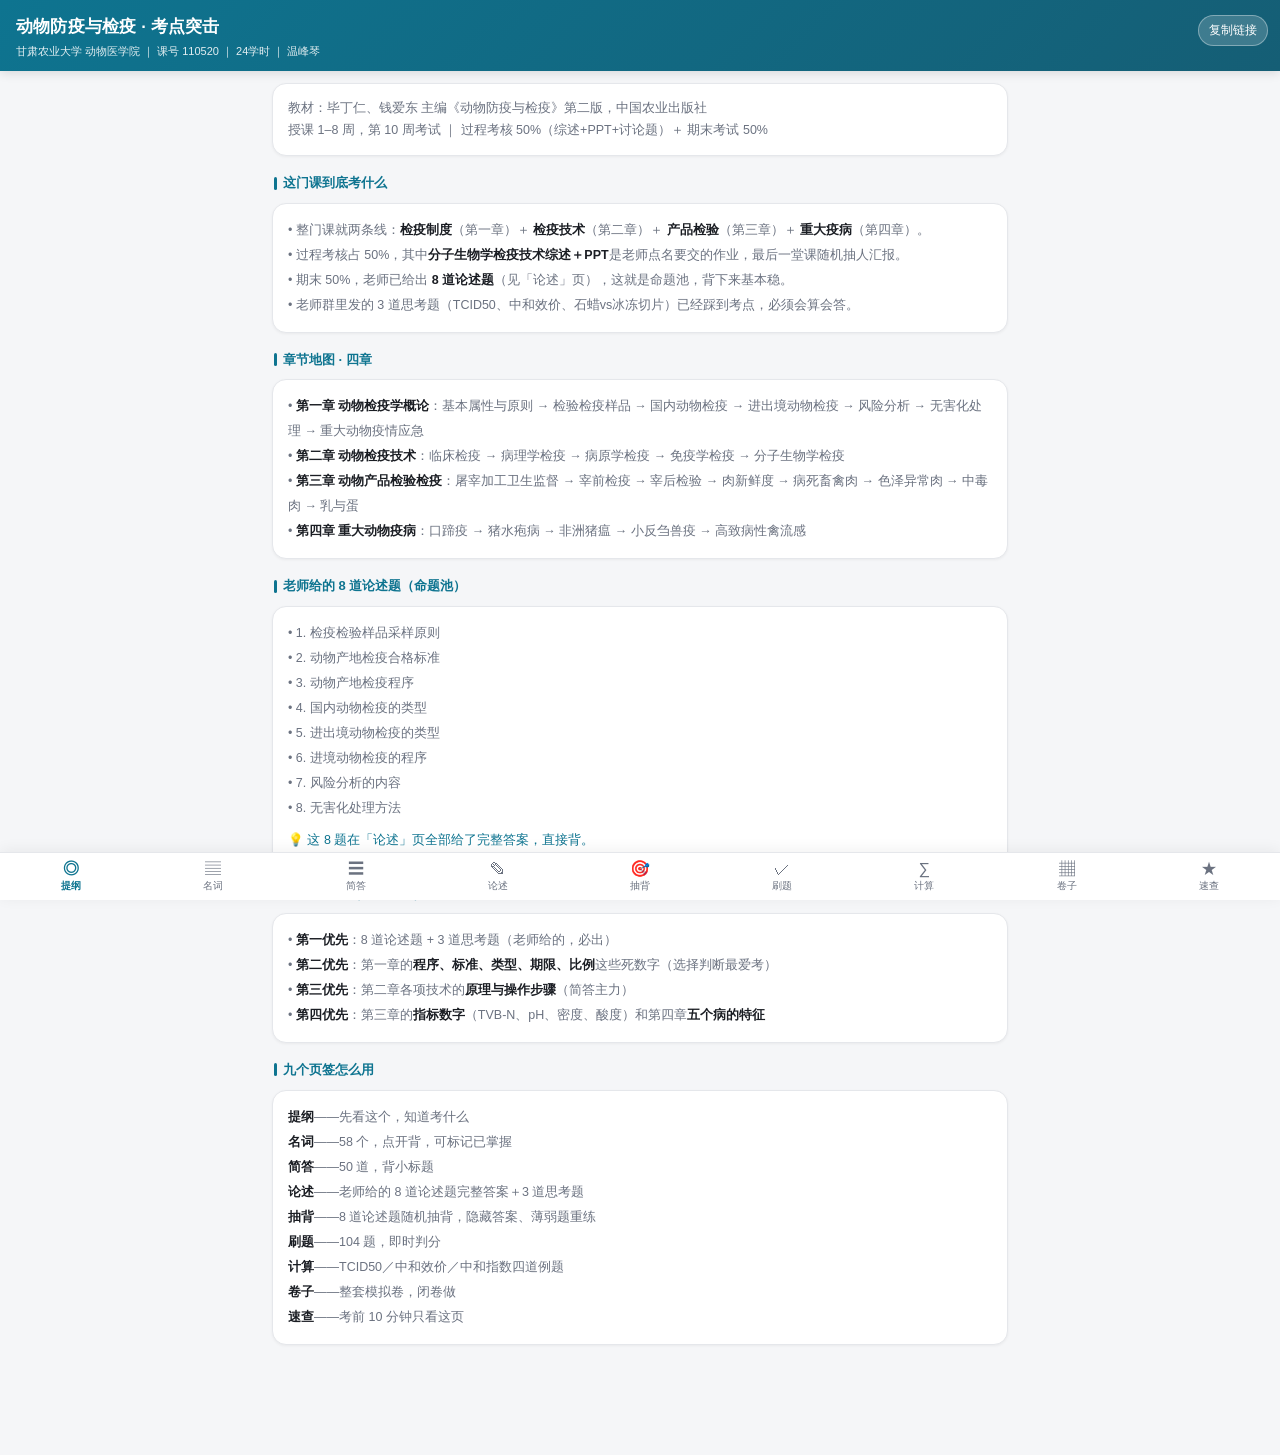
==== commit fed2f325: "feat: load offline essay recall module" ====
--- a/index.html
+++ b/index.html
@@ -21,6 +21,7 @@
 <main id="main"></main>
 <nav class="nav" id="nav"></nav>
 <script src="data.js"></script>
+<script src="recall.js"></script>
 <script src="app.js"></script>
 </body>
 </html>
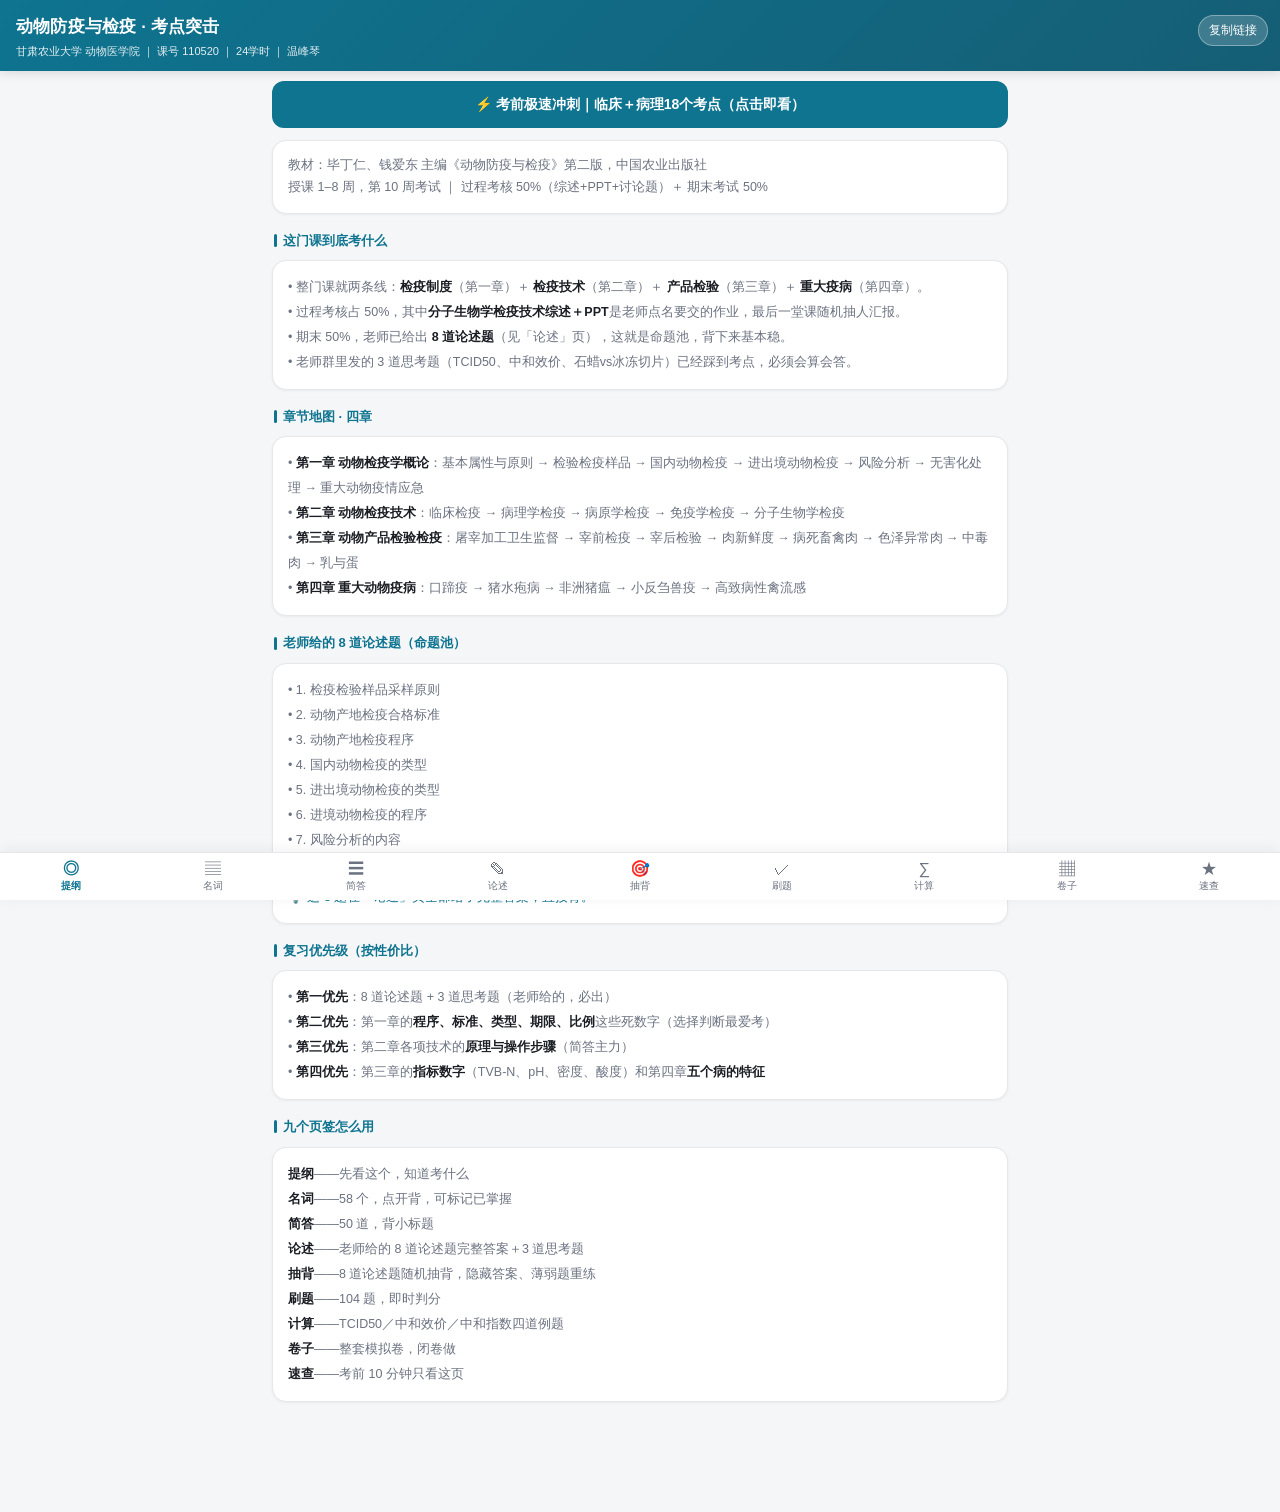
==== commit d739c383: "feat: link mobile sprint page from exam home" ====
--- a/index.html
+++ b/index.html
@@ -18,6 +18,7 @@
   <p id="hSub">正在加载…</p>
   <div class="share" id="shareBtn">复制链接</div>
 </div>
+<div style="max-width:760px;margin:10px auto 0;padding:0 12px"><a href="sprint.html" style="display:block;background:#0e7490;color:#fff;text-decoration:none;padding:12px 15px;border-radius:12px;font-weight:700;font-size:14px;text-align:center">⚡ 考前极速冲刺｜临床＋病理18个考点（点击即看）</a></div>
 <main id="main"></main>
 <nav class="nav" id="nav"></nav>
 <script src="data.js"></script>
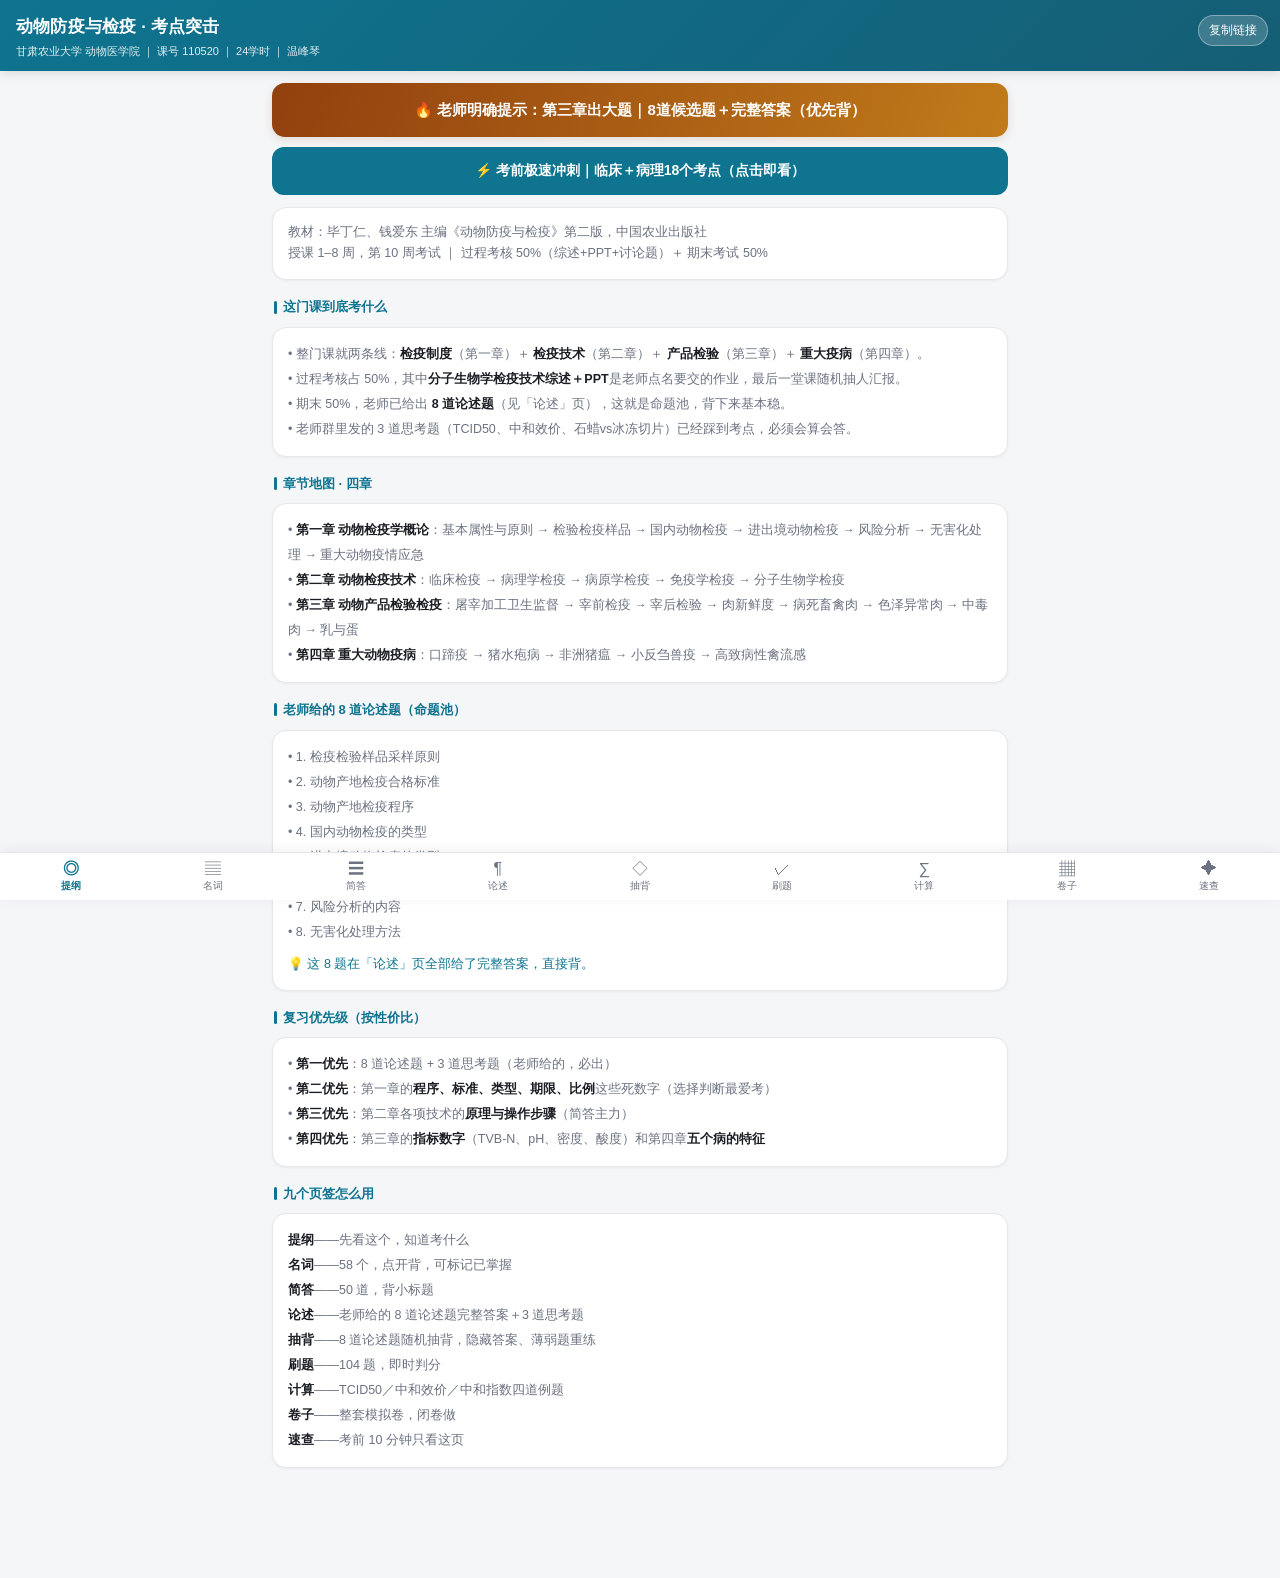
==== commit 774714b4: "feat: pin chapter 3 essay cram above existing study tools" ====
--- a/index.html
+++ b/index.html
@@ -18,6 +18,7 @@
   <p id="hSub">正在加载…</p>
   <div class="share" id="shareBtn">复制链接</div>
 </div>
+<div style="max-width:760px;margin:12px auto 0;padding:0 12px"><a href="chapter3.html" style="display:block;background:linear-gradient(110deg,#92400e,#c17b1a);color:#fff;text-decoration:none;padding:15px 16px;border-radius:13px;font-weight:800;font-size:15px;text-align:center;box-shadow:0 3px 10px rgba(120,70,20,.15)">🔥 老师明确提示：第三章出大题｜8道候选题＋完整答案（优先背）</a></div>
 <div style="max-width:760px;margin:10px auto 0;padding:0 12px"><a href="sprint.html" style="display:block;background:#0e7490;color:#fff;text-decoration:none;padding:12px 15px;border-radius:12px;font-weight:700;font-size:14px;text-align:center">⚡ 考前极速冲刺｜临床＋病理18个考点（点击即看）</a></div>
 <main id="main"></main>
 <nav class="nav" id="nav"></nav>
